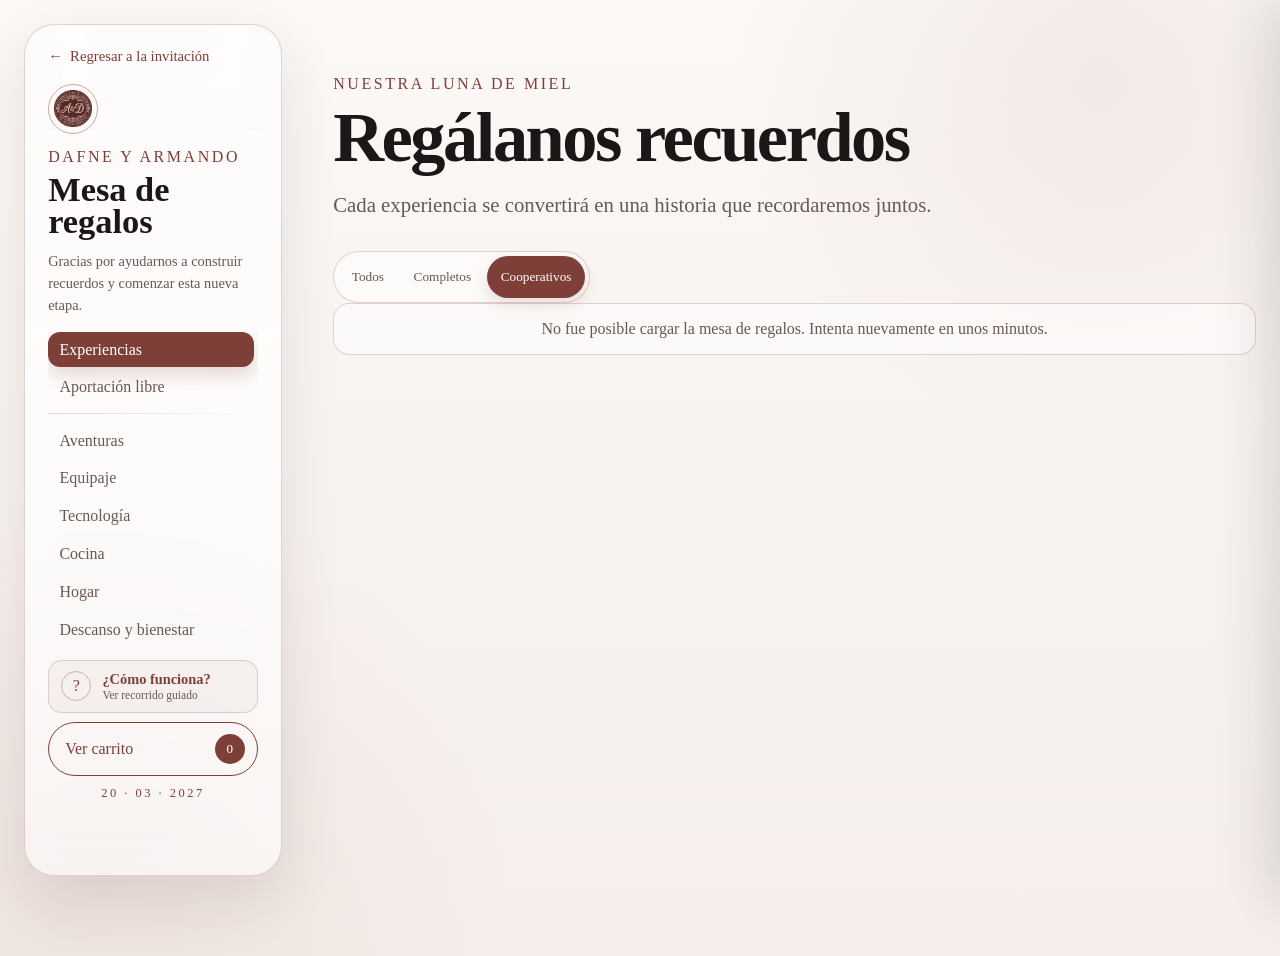
==== regalos.html @ 06fc5c07 "Add files via upload" ====
<!DOCTYPE html>
<html lang="es">
<head>
  <meta charset="UTF-8">
  <meta name="viewport" content="width=device-width, initial-scale=1.0">
  <meta
    name="description"
    content="Mesa de regalos y experiencias de Dafne y Armando."
  >

  <title>Mesa de regalos | Dafne y Armando</title>

  <link rel="stylesheet" href="styles.css">
  <link rel="stylesheet" href="regalos.css">
</head>

<body class="registry-page">
  <div class="registry-layout">
    <aside class="registry-sidebar" aria-label="Navegación de la mesa de regalos">
      <a
        class="registry-sidebar__back"
        id="backToInvitation"
        href="index.html?vista=interior#regalos"
      >
        <span aria-hidden="true">←</span>
        Regresar a la invitación
      </a>

      <div class="registry-brand">
        <div class="registry-brand__monogram" aria-hidden="true">
          <img src="images/sello-personalizado.png" alt="">
        </div>
        <p class="eyebrow">Dafne y Armando</p>
        <h1>Mesa de regalos</h1>
        <p>
          Gracias por ayudarnos a construir recuerdos y comenzar esta nueva etapa.
        </p>
      </div>

      <nav class="registry-nav" id="registryNavigation" aria-label="Categorías">
        <button class="registry-nav__item is-active" type="button" data-view="experiencias" aria-pressed="true">
          <span>Experiencias</span>
          <small data-view-count="experiencias"></small>
        </button>

        <button class="registry-nav__item" type="button" data-view="libre" aria-pressed="false">
          <span>Aportación libre</span>
          <small data-view-count="libre"></small>
        </button>

        <span class="registry-nav__divider" aria-hidden="true"></span>

        <button class="registry-nav__item" type="button" data-view="aventuras" aria-pressed="false">
          <span>Aventuras</span>
          <small data-view-count="aventuras"></small>
        </button>

        <button class="registry-nav__item" type="button" data-view="equipaje" aria-pressed="false">
          <span>Equipaje</span>
          <small data-view-count="equipaje"></small>
        </button>

        <button class="registry-nav__item" type="button" data-view="tecnologia" aria-pressed="false">
          <span>Tecnología</span>
          <small data-view-count="tecnologia"></small>
        </button>

        <button class="registry-nav__item" type="button" data-view="cocina" aria-pressed="false">
          <span>Cocina</span>
          <small data-view-count="cocina"></small>
        </button>

        <button class="registry-nav__item" type="button" data-view="hogar" aria-pressed="false">
          <span>Hogar</span>
          <small data-view-count="hogar"></small>
        </button>

        <button class="registry-nav__item" type="button" data-view="bienestar" aria-pressed="false">
          <span>Descanso y bienestar</span>
          <small data-view-count="bienestar"></small>
        </button>
      </nav>

      <button class="registry-tour-launcher" id="startTourButton" type="button">
        <span class="registry-tour-launcher__icon" aria-hidden="true">?</span>
        <span>
          <strong>¿Cómo funciona?</strong>
          <small>Ver recorrido guiado</small>
        </span>
      </button>

      <button class="registry-cart-button" id="openCartButton" type="button">
        <span>Ver carrito</span>
        <span class="registry-cart-button__count" id="cartCount" aria-label="0 artículos">0</span>
      </button>

      <p class="registry-sidebar__date">20 · 03 · 2027</p>
    </aside>

    <main class="registry-main">
      <header class="registry-hero">
        <p class="eyebrow" id="viewEyebrow">Nuestra luna de miel</p>
        <h2 id="viewTitle">Regálanos recuerdos</h2>
        <p class="registry-hero__description" id="viewDescription">
          Cada experiencia se convertirá en una historia que recordaremos juntos.
        </p>

        <div class="registry-toolbar" id="catalogToolbar">
          <div class="registry-mode-filters" id="modeFilters" aria-label="Filtrar por modalidad">
            <button type="button" data-mode="all" aria-pressed="false">Todos</button>
            <button type="button" data-mode="Completo" aria-pressed="false">Completos</button>
            <button class="is-active" type="button" data-mode="Colaborativo" aria-pressed="true">Cooperativos</button>
          </div>
        </div>
      </header>

      <p class="registry-status" id="giftCatalogStatus" role="status">
        Preparando nuestra mesa de regalos…
      </p>

      <section class="registry-results" id="giftCatalog" aria-live="polite"></section>
    </main>
  </div>

  <div class="registry-cart-backdrop" id="cartBackdrop" hidden></div>

  <aside
    class="registry-cart"
    id="cartDrawer"
    aria-labelledby="cartTitle"
    aria-hidden="true"
  >
    <div class="registry-cart__header">
      <div>
        <p class="eyebrow">Tu selección</p>
        <h2 id="cartTitle">Carrito de regalos</h2>
      </div>

      <button class="registry-icon-button" id="closeCartButton" type="button" aria-label="Cerrar carrito">
        ×
      </button>
    </div>

    <div class="registry-cart__items" id="cartItems"></div>

    <div class="registry-cart__footer">
      <div class="registry-cart__total">
        <span>Total</span>
        <strong id="cartTotal">$0 MXN</strong>
      </div>

      <button class="registry-checkout-button" id="checkoutButton" type="button" disabled>
        Continuar al pago
      </button>

      <p>
        El pago se procesará de forma segura mediante Mercado Pago.
      </p>
    </div>
  </aside>

  <div class="registry-tour" id="registryTour" hidden>
    <div class="registry-tour__shade" aria-hidden="true"></div>
    <div class="registry-tour__focus" id="tourFocus" aria-hidden="true"></div>

    <section
      class="registry-tour__card"
      id="tourCard"
      role="dialog"
      aria-modal="true"
      aria-labelledby="tourTitle"
      aria-describedby="tourText"
      tabindex="-1"
    >
      <div class="registry-tour__step" id="tourStep">1 de 5</div>
      <p class="eyebrow" id="tourEyebrow">Bienvenidos</p>
      <h2 id="tourTitle">Una mesa, tres formas de regalar</h2>
      <p id="tourText"></p>

      <div class="registry-tour__legend" id="tourLegend" aria-label="Tipos de regalo">
        <span><i class="registry-tour__dot registry-tour__dot--complete"></i>Completo</span>
        <span><i class="registry-tour__dot registry-tour__dot--cooperative"></i>Cooperativo</span>
        <span><i class="registry-tour__dot registry-tour__dot--free"></i>Libre</span>
      </div>

      <div class="registry-tour__actions">
        <button class="registry-tour__skip" id="skipTourButton" type="button">Omitir recorrido</button>
        <div>
          <button class="registry-tour__back" id="previousTourButton" type="button">Atrás</button>
          <button class="registry-tour__next" id="nextTourButton" type="button">Siguiente</button>
        </div>
      </div>
    </section>
  </div>

  <div class="registry-toast" id="registryToast" role="status" aria-live="polite" hidden></div>

  <noscript>
    <p class="registry-noscript">
      Activa JavaScript para consultar y seleccionar los regalos.
    </p>
  </noscript>

  <script src="regalos.js"></script>
</body>
</html>
---- styles.css ----
:root {
  --bg: #f6f1ee;
  --bg-soft: #fbf8f6;
  --card: rgba(255, 255, 255, 0.68);
  --text: #1c1716;
  --muted: #675954;
  --accent: #7f3f39;
  --accent-soft: #b88a84;
  --border: rgba(127, 63, 57, 0.22);
  --shadow: 0 18px 45px rgba(66, 38, 34, 0.12);
  --radius: 28px;
  --max-width: 1180px;
}

* {
  box-sizing: border-box;
}

html {
  scroll-behavior: smooth;
}

body {
  margin: 0;
  color: var(--text);
  background:
    radial-gradient(circle at top, rgba(184, 138, 132, 0.12), transparent 30%),
    linear-gradient(180deg, #faf6f3 0%, var(--bg) 100%);
  font-family: "Cormorant Garamond", Georgia, serif;
}

img,
iframe {
  max-width: 100%;
  display: block;
}

button,
a {
  color: inherit;
  font: inherit;
}

a {
  text-decoration: none;
}

.is-hidden {
  display: none;
}

.section {
  width: min(calc(100% - 2rem), var(--max-width));
  margin: 0 auto;
  padding: 5rem 0;
}

.section-heading {
  text-align: center;
  max-width: 740px;
  margin: 0 auto 2.5rem;
}

.section-heading h2 {
  font-size: clamp(2rem, 4vw, 3.5rem);
  font-weight: 600;
  margin: 0.35rem 0 0.8rem;
}

.section-heading p:last-child {
  color: var(--muted);
  font-size: 1.2rem;
}

.eyebrow {
  letter-spacing: 0.16em;
  text-transform: uppercase;
  color: var(--accent);
  font-size: 1rem;
  margin: 0;
}

.button {
  display: inline-flex;
  align-items: center;
  justify-content: center;
  min-height: 48px;
  padding: 0.8rem 1.4rem;
  border-radius: 999px;
  border: 1px solid transparent;
  transition:
    transform 0.25s ease,
    background-color 0.25s ease,
    border-color 0.25s ease,
    filter 0.25s ease;
}

.button:hover {
  transform: translateY(-2px);
  filter: brightness(0.96);
}

.button--primary,
.button--ghost {
  background: var(--accent);
  color: #fff;
  border-color: var(--accent);
}

/* =========================
   PREPORTADA / SOBRE
   ========================= */

.intro {
  min-height: 100vh;
  display: flex;
  align-items: center;
  justify-content: center;
  padding: 2rem;
  position: relative;
  overflow: hidden;
}

.intro::before {
  content: "";
  position: absolute;
  inset: 0;
  pointer-events: none;
  background:
    radial-gradient(circle at 20% 18%, rgba(127, 63, 57, 0.06), transparent 22%),
    radial-gradient(circle at 78% 28%, rgba(127, 63, 57, 0.06), transparent 24%),
    radial-gradient(circle at 50% 86%, rgba(127, 63, 57, 0.05), transparent 24%);
}

.intro__content {
  position: relative;
  z-index: 1;
  width: min(100%, 980px);
  display: flex;
  flex-direction: column;
  align-items: center;
  justify-content: center;
  text-align: center;
}

.intro__eyebrow {
  display: none;
}

.intro__hint {
  margin-top: -0.25rem;
  font-size: 1.28rem;
  font-weight: 500;
  color: var(--accent);
  letter-spacing: 0.08em;
  line-height: 1.3;
}

/* =========================
   ESCENA DEL SOBRE
   ========================= */

.scene {
  width: min(92vw, 820px);
  min-height: 560px;
  display: grid;
  place-items: center;
  position: relative;
  perspective: 1600px;
  margin: 0 auto;
}

.floor-shadow {
  position: absolute;
  width: min(72vw, 620px);
  height: 72px;
  bottom: 112px;
  left: 50%;
  transform: translateX(-50%);
  background: radial-gradient(ellipse, rgba(54, 42, 35, 0.23), transparent 70%);
  filter: blur(8px);
  opacity: 0.7;
  transition: transform 1400ms ease, opacity 1400ms ease;
  pointer-events: none;
}

.scene.is-open .floor-shadow {
  transform: translateX(-50%) translateY(22px) scaleX(1.08);
  opacity: 0.52;
}

.mail-stage {
  width: min(82vw, 620px);
  aspect-ratio: 1.42 / 1;
  position: relative;
  transform-style: preserve-3d;
  transition: transform 1300ms cubic-bezier(.2, .8, .18, 1);
  filter: drop-shadow(0 28px 34px rgba(64, 56, 48, 0.18));
}

.scene.is-open .mail-stage {
  transform: translateY(40px) rotateX(2deg);
}

.invitation-card-stage {
  position: absolute;
  inset: 0;
  z-index: 2;
  pointer-events: none;
  clip-path: inset(-220px 0 0 0 round 10px);
  transform-style: preserve-3d;
}

.scene.is-front .invitation-card-stage,
.scene.is-settled .invitation-card-stage {
  z-index: 12;
}

.invitation-card {
  position: absolute;
  left: 11%;
  width: 78%;
  height: 74%;
  bottom: 4%;
  z-index: 1;
  border-radius: 8px;
  background:
    linear-gradient(180deg, rgba(255, 255, 255, 0.988), rgba(247, 243, 238, 0.988)),
    repeating-linear-gradient(90deg, rgba(160, 150, 135, 0.035) 0 1px, transparent 1px 7px);
  box-shadow:
    0 18px 34px rgba(69, 60, 50, 0.12),
    inset 0 0 0 1px rgba(194, 178, 149, 0.22),
    inset 0 0 0 12px rgba(255, 255, 255, 0.54);
  display: grid;
  place-items: center;
  padding: clamp(24px, 4vw, 36px);
  text-align: center;
  transform: translateY(104%);
  transform-origin: bottom center;
  transition:
    transform 1450ms cubic-bezier(.16, .88, .22, 1) 360ms,
    box-shadow 1200ms ease 360ms;
  overflow: hidden;
}

.scene.is-open .invitation-card {
  transform: translateY(-100%);
  box-shadow:
    0 28px 52px rgba(69, 60, 50, 0.16),
    inset 0 0 0 1px rgba(194, 178, 149, 0.22),
    inset 0 0 0 12px rgba(255, 255, 255, 0.56);
}

.scene.is-open.is-front .invitation-card {
  transform: translateY(-100%) scale(1.02);
  box-shadow:
    0 34px 60px rgba(69, 60, 50, 0.22),
    inset 0 0 0 1px rgba(194, 178, 149, 0.22),
    inset 0 0 0 12px rgba(255, 255, 255, 0.56);
}

.scene.is-open.is-settled .invitation-card {
  transform: translateY(-8%) scale(1.01);
  box-shadow:
    0 22px 38px rgba(69, 60, 50, 0.18),
    inset 0 0 0 1px rgba(194, 178, 149, 0.22),
    inset 0 0 0 12px rgba(255, 255, 255, 0.56);
}

.invitation-card__content {
  opacity: 0;
  transform: translateY(18px);
  transition: opacity 700ms ease 1050ms, transform 700ms ease 1050ms;
}

.scene.is-open .invitation-card__content {
  opacity: 1;
  transform: translateY(0);
}

.invitation-card__eyebrow {
  margin: 0 0 0.75rem;
  font-size: clamp(0.95rem, 1.9vw, 1.3rem);
  letter-spacing: 0.22em;
  text-transform: uppercase;
  font-weight: 600;
  color: #8b7e73;
}

.invitation-card__line {
  margin: 0;
  display: inline-flex;
  align-items: baseline;
  gap: 0.55rem;
  flex-wrap: wrap;
  justify-content: center;
  font-family: "Great Vibes", cursive;
  font-size: clamp(2.7rem, 6.4vw, 4.8rem);
  line-height: 0.95;
}

.invitation-card__name {
  color: #111111;
}

.invitation-card__ampersand {
  color: var(--accent);
  font-size: 0.58em;
}

.invitation-card__date {
  margin: 1rem 0 0;
  font-size: clamp(0.95rem, 2vw, 1.35rem);
  font-weight: 600;
  letter-spacing: 0.16em;
  text-transform: uppercase;
  color: var(--accent);
}

/* =========================
   SOBRE
   ========================= */

.envelope {
  position: absolute;
  inset: 0;
  z-index: 4;
  transform-style: preserve-3d;
}

.back-panel {
  position: absolute;
  inset: 0;
  border-radius: 10px;
  background:
    linear-gradient(145deg, rgba(255, 255, 255, 0.76), rgba(233, 228, 220, 0.72)),
    linear-gradient(180deg, rgba(255, 255, 255, 0.14), transparent 24%);
  box-shadow:
    inset 0 1px 0 rgba(255, 255, 255, 0.82),
    inset 0 -22px 46px rgba(172, 163, 150, 0.10);
  overflow: hidden;
}

.back-panel::before,
.back-panel::after {
  content: "";
  position: absolute;
  inset: 0;
  pointer-events: none;
}

.back-panel::before {
  background:
    linear-gradient(35deg, transparent 49.4%, rgba(150, 140, 128, 0.12) 50%, transparent 50.6%),
    linear-gradient(-35deg, transparent 49.4%, rgba(150, 140, 128, 0.12) 50%, transparent 50.6%);
  opacity: 0.6;
  clip-path: polygon(0 56%, 50% 100%, 100% 56%, 100% 100%, 0 100%);
}

.back-panel::after {
  background:
    radial-gradient(circle at 50% -6%, rgba(255, 255, 255, 0.72), transparent 35%),
    radial-gradient(circle at 50% 112%, rgba(103, 93, 82, 0.10), transparent 52%);
  mix-blend-mode: multiply;
}

.flap {
  position: absolute;
  left: 0;
  top: 0;
  width: 100%;
  height: 56%;
  clip-path: polygon(0 0, 100% 0, 50% 100%);
  transform-origin: top center;
  transform-style: preserve-3d;
  z-index: 8;
  background: linear-gradient(180deg, rgba(255, 255, 255, 0.988), rgba(237, 233, 226, 0.985));
  box-shadow:
    inset 0 1px 0 rgba(255, 255, 255, 0.92),
    0 8px 14px rgba(65, 57, 49, 0.04);
  transition:
    transform 1250ms cubic-bezier(.22, .8, .2, 1) 70ms,
    filter 900ms ease,
    z-index 10ms linear 860ms;
  backface-visibility: hidden;
  overflow: hidden;
}

.flap::before {
  content: "";
  position: absolute;
  inset: 0;
  background:
    radial-gradient(ellipse at 50% -8%, rgba(255, 255, 255, 0.95), transparent 62%),
    linear-gradient(180deg, rgba(0, 0, 0, 0.015), transparent 72%);
  opacity: 0.92;
  pointer-events: none;
}

.scene.is-open .flap {
  transform: rotateX(178deg);
  filter: brightness(0.98);
  z-index: 1;
}

.front {
  position: absolute;
  inset: 0;
  z-index: 6;
  pointer-events: none;
  overflow: hidden;
  border-radius: 10px;
  transform: translateZ(2px);
}

.front-left,
.front-right,
.front-bottom {
  position: absolute;
  inset: 0;
  background: linear-gradient(145deg, rgba(249, 247, 243, 0.98), rgba(236, 231, 223, 0.98));
}

.front-left {
  clip-path: polygon(0 0, 50% 50%, 0 100%);
  box-shadow: inset -12px 0 28px rgba(161, 151, 138, 0.06);
}

.front-right {
  clip-path: polygon(100% 0, 50% 50%, 100% 100%);
  box-shadow: inset 12px 0 28px rgba(161, 151, 138, 0.06);
}

.front-bottom {
  clip-path: polygon(0 100%, 50% 47%, 100% 100%);
  background: linear-gradient(0deg, rgba(243, 239, 232, 0.98), rgba(252, 250, 246, 0.98));
  box-shadow:
    inset 0 -18px 34px rgba(165, 154, 139, 0.10),
    inset 0 1px 0 rgba(255, 255, 255, 0.7);
}

.front-lines {
  position: absolute;
  inset: 0;
  z-index: 7;
  pointer-events: none;
}

.front-lines::before,
.front-lines::after,
.front-lines span {
  content: "";
  position: absolute;
  inset: 0;
}

.front-lines::before {
  background: linear-gradient(35deg, transparent 49.3%, rgba(150, 140, 128, 0.14) 50%, transparent 50.7%);
  opacity: 0.95;
}

.front-lines::after {
  background: linear-gradient(-35deg, transparent 49.3%, rgba(150, 140, 128, 0.14) 50%, transparent 50.7%);
  opacity: 0.95;
}

.front-lines span {
  background: linear-gradient(180deg, transparent 46.5%, rgba(135, 125, 113, 0.11) 47.3%, transparent 48.1%);
  opacity: 0.8;
  clip-path: polygon(0 100%, 50% 47%, 100% 100%);
}

.seal-trigger {
  position: absolute;
  left: 50%;
  top: 50%;
  width: clamp(76px, 11vw, 104px);
  aspect-ratio: 1;
  transform: translate(-50%, -50%) translateZ(20px);
  z-index: 10;
  border: 0;
  padding: 0;
  background: transparent;
  cursor: pointer;
  transition:
    transform 620ms cubic-bezier(.34, 1.56, .64, 1),
    opacity 420ms ease,
    filter 420ms ease;
}

.seal-trigger:focus-visible {
  outline: 2px solid rgba(127, 63, 57, 0.45);
  outline-offset: 6px;
  border-radius: 50%;
}

.seal-trigger__image {
  width: 100%;
  height: 100%;
  object-fit: contain;
  display: block;
  filter: drop-shadow(0 10px 18px rgba(82, 58, 32, 0.28));
}

.scene.is-open .seal-trigger {
  opacity: 0;
  filter: blur(2px);
  transform: translate(-50%, -50%) translateZ(20px) scale(0.46) rotate(18deg);
  pointer-events: none;
}

.shine {
  position: absolute;
  inset: -18%;
  z-index: 12;
  background: linear-gradient(110deg, transparent 28%, rgba(255, 255, 255, 0.36), transparent 53%);
  transform: translateX(-80%);
  opacity: 0;
  pointer-events: none;
}

.scene.is-open .shine {
  animation: intro-shine 1200ms ease 980ms both;
}

@keyframes intro-shine {
  0% { opacity: 0; transform: translateX(-80%); }
  15% { opacity: 0.65; }
  100% { opacity: 0; transform: translateX(84%); }
}

/* =========================
   HEADER
   ========================= */

.site-header {
  position: sticky;
  top: 0;
  z-index: 20;
  width: min(calc(100% - 2rem), var(--max-width));
  margin: 1rem auto 0;
  padding: 0.9rem 1.1rem;
  border: 1px solid var(--border);
  border-radius: 999px;
  background: rgba(251, 248, 246, 0.82);
  backdrop-filter: blur(14px);
  display: flex;
  align-items: center;
  justify-content: space-between;
}

.brand {
  display: inline-flex;
  align-items: baseline;
  gap: 0.12rem;
  text-decoration: none;
  font-family: "Great Vibes", cursive;
  line-height: 1;
}

.brand__letter {
  color: #111111;
  font-size: 2rem;
}

.brand__ampersand {
  color: var(--accent);
  font-size: 1.1rem;
}

.nav {
  display: flex;
  gap: 1.2rem;
  align-items: center;
  flex-wrap: wrap;
  justify-content: flex-end;
}

.nav a {
  color: var(--muted);
  font-size: 1.02rem;
}

.nav a:hover {
  color: var(--accent);
}

.menu-toggle {
  display: none;
  border: none;
  background: transparent;
  padding: 0;
  width: 42px;
  height: 42px;
}

.menu-toggle span {
  display: block;
  height: 2px;
  width: 24px;
  background: var(--accent);
  margin: 5px auto;
}

/* =========================
   HERO
   ========================= */

.hero {
  min-height: calc(100vh - 80px);
  display: grid;
  grid-template-columns: minmax(0, 0.92fr) minmax(320px, 520px);
  align-items: start;
  justify-content: space-between;
  gap: clamp(2.25rem, 4vw, 4.5rem);
  padding-top: 3.5rem;
}

.hero__text {
  max-width: 560px;
  padding-top: 1.2rem;
}

.hero .eyebrow {
  margin-bottom: 1.2rem;
}

.hero__names {
  font-family: "Great Vibes", cursive;
  font-weight: 400;
  font-size: clamp(3.6rem, 6vw, 6.25rem);
  line-height: 0.9;
  margin: 0.6rem 0 1rem;
  max-width: 520px;
}

.hero__name {
  color: #111111;
}

.hero__ampersand {
  color: var(--accent);
  font-size: 0.38em;
}

.hero__date {
  max-width: 520px;
  font-size: 2rem;
  line-height: 1.35;
  color: var(--accent);
  margin: 0 0 1rem;
}

.hero__copy {
  max-width: 500px;
  font-size: 1.18rem;
  line-height: 1.55;
  color: var(--muted);
}

.countdown-wrap {
  margin-top: 1.35rem;
  margin-bottom: 1.7rem;
}

.countdown__intro {
  margin: 0 0 0.7rem;
  font-size: 0.82rem;
  letter-spacing: 0.22em;
  text-transform: uppercase;
  color: var(--accent);
}

.countdown {
  display: inline-flex;
  align-items: stretch;
  gap: 0;
  border: 1px solid rgba(127, 63, 57, 0.14);
  border-radius: 18px;
  overflow: hidden;
  background: rgba(255, 255, 255, 0.48);
  box-shadow: 0 12px 24px rgba(66, 38, 34, 0.05);
}

.countdown__item {
  min-width: 74px;
  padding: 0.78rem 0.85rem 0.68rem;
  display: flex;
  flex-direction: column;
  align-items: center;
  justify-content: center;
}

.countdown__item + .countdown__item {
  border-left: 1px solid rgba(127, 63, 57, 0.12);
}

.countdown__number {
  font-size: clamp(1.35rem, 2vw, 1.9rem);
  line-height: 1;
  font-weight: 600;
  color: var(--accent);
}

.countdown__label {
  margin-top: 0.38rem;
  font-size: 0.68rem;
  letter-spacing: 0.16em;
  text-transform: uppercase;
  color: var(--muted);
}

.hero__actions {
  display: flex;
  flex-wrap: wrap;
  gap: 1rem;
  margin-top: 1.4rem;
}

.hero__visual {
  display: flex;
  justify-content: center;
  align-items: flex-start;
}

/* Foto principal si no usas carrusel */
.hero__photo {
  width: 100%;
  max-width: 520px;
  height: min(77vh, 720px);
  object-fit: cover;
  object-position: center;
  border-radius: 28px;
  border: 1px solid rgba(127, 63, 57, 0.14);
  box-shadow: 0 24px 60px rgba(66, 38, 34, 0.14);
  background: #efe8e3;
}

/* Carrusel de portada */
.hero-carousel {
  position: relative;
  width: 100%;
  max-width: 520px;
}

.hero-carousel__viewport {
  position: relative;
  overflow: hidden;
  border-radius: 28px;
  border: none;
  box-shadow: none;
  background: transparent;
}

.hero-carousel__track {
  display: flex;
  align-items: center;
  transition: transform 0.45s ease;
}

.hero-carousel__slide {
  min-width: 100%;
  display: flex;
  justify-content: center;
  align-items: center;
}

/* Soporta dos posibilidades:
   1) la slide es un <img>
   2) la slide contiene un <img> dentro */
.hero-carousel__slide,
.hero-carousel__slide img,
.hero-carousel .hero__photo {
  border-radius: 28px;
}

.hero-carousel__slide img,
.hero-carousel .hero__photo {
  width: 100%;
  height: min(77vh, 720px);
  object-fit: contain;
  object-position: center;
  border: none;
  box-shadow: none;
  background: transparent;
}

/* Si la slide misma es un <img> */
img.hero-carousel__slide {
  width: 100%;
  height: min(77vh, 720px);
  object-fit: contain;
  object-position: center;
  border: none;
  box-shadow: none;
  background: transparent;
}

.hero-carousel__button {
  position: absolute;
  top: 50%;
  transform: translateY(-50%);
  z-index: 3;
  width: 48px;
  height: 48px;
  border-radius: 999px;
  border: 1px solid rgba(127, 63, 57, 0.16);
  background: rgba(255, 255, 255, 0.78);
  color: var(--accent);
  font-size: 1.75rem;
  line-height: 1;
  display: grid;
  place-items: center;
  backdrop-filter: blur(8px);
  box-shadow: 0 8px 20px rgba(66, 38, 34, 0.10);
  cursor: pointer;
}

.hero-carousel__button:hover {
  filter: brightness(0.98);
}

.hero-carousel__button--prev {
  left: 1rem;
}

.hero-carousel__button--next {
  right: 1rem;
}

.hero-carousel__dots {
  position: absolute;
  left: 50%;
  bottom: 1rem;
  transform: translateX(-50%);
  z-index: 3;
  display: flex;
  gap: 0.55rem;
  padding: 0.42rem 0.68rem;
  border-radius: 999px;
  background: rgba(255, 255, 255, 0.74);
  backdrop-filter: blur(10px);
  box-shadow: 0 10px 22px rgba(66, 38, 34, 0.12);
}

.hero-carousel__dot {
  width: 9px;
  height: 9px;
  border-radius: 999px;
  border: 0;
  padding: 0;
  background: rgba(127, 63, 57, 0.25);
  cursor: pointer;
  transition:
    width 0.25s ease,
    background-color 0.25s ease,
    transform 0.25s ease;
}

.hero-carousel__dot.is-active {
  width: 28px;
  background: var(--accent);
}

/* =========================
   TARJETAS DE EVENTO / DRESS CODE
   ========================= */

.event-card {
  border: 1px solid var(--border);
  background: rgba(255, 255, 255, 0.52);
  border-radius: 34px;
  box-shadow: var(--shadow);
  overflow: hidden;
}

.event-card__image-wrap {
  aspect-ratio: 16 / 9;
  overflow: hidden;
  background: #f2ebe5;
}

.event-card__image {
  width: 100%;
  height: 100%;
  object-fit: cover;
}

.event-card__content {
  padding: 1.4rem 1.5rem 1.6rem;
}

.event-card__eyebrow {
  margin: 0;
  font-family: "Great Vibes", cursive;
  font-size: 2rem;
  line-height: 1;
  color: #9d8f85;
}

.event-card__title {
  margin: 0.35rem 0 0.5rem;
  font-size: clamp(1.8rem, 3vw, 2.3rem);
  line-height: 1.02;
}

.event-card__time {
  margin: 0.15rem 0 0.7rem;
  color: var(--accent);
  font-size: 1.2rem;
  font-weight: 600;
}

.event-card__address {
  margin: 0;
  padding-top: 0.75rem;
  border-top: 1px solid rgba(127, 63, 57, 0.12);
  color: var(--muted);
  font-size: 1.08rem;
  line-height: 1.45;
}

.event-card__button {
  margin-top: 1rem;
}

.attire-card {
  max-width: 760px;
  margin: 0 auto;
  padding: 1.8rem 2rem;
  border: 1px solid var(--border);
  background: rgba(255, 255, 255, 0.52);
  border-radius: 30px;
  box-shadow: var(--shadow);
  text-align: center;
}

.attire-card__copy {
  margin: 0;
  color: var(--muted);
  font-size: 1.15rem;
  line-height: 1.6;
}

/* =========================
   TARJETAS / GRIDS
   ========================= */

.summary__grid {
  display: grid;
  gap: 1.8rem;
}

.summary__grid--venues {
  grid-template-columns: repeat(2, minmax(0, 1fr));
}

.memories__grid {
  display: grid;
  grid-template-columns: repeat(2, minmax(0, 1fr));
  gap: 1.5rem;
}

.story__layout {
  display: grid;
  grid-template-columns: repeat(2, 1fr);
  gap: 1.5rem;
}

.card,
.place-card,
.gift-card,
.embed-card,
.faq__item,
.story__text {
  border: 1px solid var(--border);
  background: var(--card);
  border-radius: var(--radius);
  box-shadow: var(--shadow);
}

.card,
.place-card,
.story__text {
  padding: 1.75rem;
}

.card h3,
.place-card h3,
.timeline__content h3 {
  margin: 0 0 0.75rem;
  font-size: 1.7rem;
}

.card p,
.place-card p,
.timeline__content p,
.gift-card p,
.faq__item p,
.story__text p {
  margin: 0.35rem 0;
  color: var(--muted);
  font-size: 1.2rem;
  line-height: 1.55;
}

.card--centered {
  text-align: center;
}

/* =========================
   EMBEDS
   ========================= */

.embed-card {
  overflow: hidden;
  border-radius: var(--radius);
}

.embed-card {
  max-width: 960px;
  margin: 0 auto;
  padding: 1rem;
}

.embed-frame {
  width: 100%;
  min-height: 720px;
  border: 0;
  border-radius: 22px;
  background: #fbf8f6;
}

/* =========================
   TIMELINE
   ========================= */

.timeline__list {
  max-width: 860px;
  margin: 0 auto;
  position: relative;
}

.timeline__list::before {
  content: "";
  position: absolute;
  left: 120px;
  top: 0;
  bottom: 0;
  width: 1px;
  background: var(--accent-soft);
}

.timeline__item {
  display: grid;
  grid-template-columns: 92px 1fr;
  gap: 2rem;
  padding: 0 0 2rem 0;
  position: relative;
}

.timeline__item::before {
  content: "";
  position: absolute;
  left: 112px;
  top: 6px;
  width: 16px;
  height: 16px;
  border-radius: 50%;
  background: var(--accent);
  box-shadow: 0 0 0 6px rgba(127, 63, 57, 0.12);
}

.timeline__time {
  color: var(--accent);
  font-size: 1.2rem;
  font-weight: 700;
  text-align: right;
  padding-top: 0.05rem;
}

.timeline__content {
  padding-left: 2rem;
}

/* =========================
   CARRUSEL GENÉRICO
   ========================= */

.carousel {
  display: grid;
  grid-template-columns: auto 1fr auto;
  gap: 1rem;
  align-items: center;
}

.carousel__track-container {
  overflow: hidden;
  border-radius: 32px;
  box-shadow: var(--shadow);
  border: 1px solid var(--border);
  background: #efe8e3;
}

.carousel__track {
  display: flex;
  transition: transform 0.45s ease;
}

.carousel__slide {
  min-width: 100%;
  aspect-ratio: 16 / 10;
  object-fit: contain;
  object-position: center;
  background: #efe8e3;
}

.carousel__button {
  width: 52px;
  height: 52px;
  border-radius: 50%;
  border: 1px solid var(--border);
  background: rgba(255, 255, 255, 0.7);
  color: var(--accent);
  font-size: 2rem;
  cursor: pointer;
}

/* =========================
   REGALOS
   ========================= */

.gift-card {
  max-width: 760px;
  margin: 0 auto;
  padding: 2rem;
  text-align: center;
}

.gift-option--envelope {
  display: flex;
  flex-direction: column;
}

.gift-option--envelope .gift-option__lead {
  margin-bottom: 0;
}

.gift-option__art {
  margin-top: -.50rem;
  padding-top: 0rem;
  display: flex;
  justify-content: center;
  align-items: center;
  min-height: 110px;
}

.gift-option__envelope-svg {
  width: 120px;
  height: auto;
  display: block;
  stroke: rgba(127, 63, 57, 0.55);
  stroke-width: 2.2;
  fill: none;
  stroke-linecap: round;
  stroke-linejoin: round;
}
/* =========================
   FAQ / FOOTER / REVEAL
   ========================= */

.faq__list {
  max-width: 860px;
  margin: 0 auto;
  display: grid;
  gap: 1rem;
}

.faq__item {
  padding: 1.2rem 1.4rem;
}

.faq__item summary {
  cursor: pointer;
  list-style: none;
  font-size: 1.35rem;
  font-weight: 600;
}

.faq__item summary::-webkit-details-marker {
  display: none;
}

.faq__item summary::after {
  content: "+";
  float: right;
  color: var(--accent);
}

.faq__item[open] summary::after {
  content: "−";
}

.site-footer {
  text-align: center;
  padding: 2rem 1rem 4rem;
  color: var(--muted);
}

.site-footer p {
  margin: 0.25rem 0;
  font-size: 1.1rem;
}

.reveal {
  opacity: 0;
  transform: translateY(24px);
  transition: opacity 0.7s ease, transform 0.7s ease;
}

.reveal.is-visible {
  opacity: 1;
  transform: translateY(0);
}

/* =========================
   PÁGINA DE GALERÍA FINAL
   ========================= */

.gallery-page {
  min-height: 100vh;
  display: grid;
  place-items: center;
}

.gallery-placeholder {
  text-align: center;
  max-width: 760px;
}

.gallery-placeholder__copy {
  font-size: 1.35rem;
  color: var(--muted);
  line-height: 1.6;
}

.gallery-placeholder__actions {
  margin-top: 2rem;
}



/* =========================
   BOTONES / AJUSTES FINOS
   ========================= */

.button--ghost {
  background: rgba(255, 255, 255, 0.52);
  color: var(--accent);
  border-color: rgba(127, 63, 57, 0.22);
}

.button--ghost:hover {
  background: rgba(255, 255, 255, 0.78);
}

/* =========================
   DRESS CODE EDITORIAL
   ========================= */

.dress-editorial {
  max-width: 860px;
  margin: 0 auto;
}

.dress-editorial__frame {
  position: relative;
  padding: clamp(2rem, 4vw, 3rem);
  border: 1px solid var(--border);
  border-radius: 34px;
  background:
    linear-gradient(180deg, rgba(255,255,255,0.62), rgba(255,255,255,0.4)),
    radial-gradient(circle at top, rgba(184, 138, 132, 0.08), transparent 48%);
  box-shadow: var(--shadow);
  text-align: center;
  overflow: hidden;
}

.dress-editorial__frame::before,
.dress-editorial__frame::after {
  content: "";
  position: absolute;
  width: 140px;
  height: 140px;
  border: 1px solid rgba(127, 63, 57, 0.12);
  border-radius: 50%;
  pointer-events: none;
}

.dress-editorial__frame::before {
  top: -72px;
  left: -72px;
}

.dress-editorial__frame::after {
  right: -82px;
  bottom: -82px;
}

.dress-editorial__script {
  margin: 0;
  font-family: "Great Vibes", cursive;
  font-size: clamp(2.8rem, 5vw, 4rem);
  color: rgba(127, 63, 57, 0.75);
  line-height: 0.95;
}

.dress-editorial__title {
  margin: 0.4rem 0 1rem;
  font-size: clamp(1.8rem, 3.5vw, 2.65rem);
  line-height: 1.05;
}

.dress-editorial__copy {
  max-width: 620px;
  margin: 0 auto;
  color: var(--muted);
  font-size: 1.22rem;
  line-height: 1.6;
}

.dress-editorial__illustration {
  width: 210px;
  margin: 1.75rem auto 1.2rem;
}

.dress-editorial__illustration img {
  width: 100%;
  height: auto;
  display: block;
  object-fit: contain;
}

.dress-editorial__notes {
  max-width: 700px;
  margin: 1rem auto 0;
  display: grid;
  grid-template-columns: repeat(2, minmax(0, 1fr));
  gap: 1rem;
}

.dress-editorial__note {
  padding: 1.05rem 1.15rem;
  border: 1px solid rgba(127, 63, 57, 0.15);
  border-radius: 22px;
  background: rgba(255, 255, 255, 0.46);
}

.dress-editorial__label {
  display: block;
  margin-bottom: 0.4rem;
  font-size: 0.9rem;
  letter-spacing: 0.14em;
  text-transform: uppercase;
  color: var(--accent);
}

.dress-editorial__note p {
  margin: 0;
  color: var(--muted);
  font-size: 1.06rem;
  line-height: 1.5;
}

/* =========================
   REGALOS
   ========================= */

.gift-intro {
  max-width: 760px;
  margin: 0 auto 1.5rem;
  padding: 1.8rem 2rem;
  border: 1px solid var(--border);
  border-radius: 30px;
  background: rgba(255,255,255,0.48);
  box-shadow: var(--shadow);
  text-align: center;
}

.gift-intro p {
  margin: 0;
  color: var(--muted);
  font-size: 1.18rem;
  line-height: 1.7;
}

.gift-grid {
  max-width: 920px;
  margin: 0 auto;
  display: grid;
  grid-template-columns: repeat(2, minmax(0, 1fr));
  gap: 1.4rem;
}

.gift-option {
  padding: 1.8rem;
  border: 1px solid var(--border);
  border-radius: 30px;
  background: rgba(255,255,255,0.48);
  box-shadow: var(--shadow);
}

.gift-option__icon {
  width: 52px;
  height: 52px;
  display: grid;
  place-items: center;
  border-radius: 50%;
  border: 1px solid rgba(127, 63, 57, 0.18);
  color: var(--accent);
  font-size: 1.35rem;
  margin-bottom: 1rem;
}

.gift-option h3 {
  margin: 0 0 0.6rem;
  font-size: 1.9rem;
}

.gift-option__lead {
  margin: 0;
  color: var(--muted);
  font-size: 1.1rem;
  line-height: 1.6;
}

.gift-option__list {
  margin: 1rem 0 0;
  padding-left: 1.15rem;
  color: var(--muted);
  font-size: 1.05rem;
  line-height: 1.65;
}

.gift-option__list strong {
  color: var(--text);
}


/* =========================
   REGALOS · CLÁSICO DE INVITACIÓN
   ========================= */

.gifts-invitation-card {
  max-width: 860px;
  margin: 0 auto;
  padding: clamp(2rem, 4vw, 3rem);
  border: 1px solid var(--border);
  border-radius: 34px;
  background:
    linear-gradient(180deg, rgba(255,255,255,0.62), rgba(255,255,255,0.42)),
    radial-gradient(circle at top, rgba(184, 138, 132, 0.08), transparent 50%);
  box-shadow: var(--shadow);
  text-align: center;
}

.gifts-invitation-card__top {
  max-width: 680px;
  margin: 0 auto;
}

.gifts-invitation-card__eyebrow {
  margin: 0;
  font-size: 0.94rem;
  letter-spacing: 0.18em;
  text-transform: uppercase;
  color: var(--accent);
}

.gifts-invitation-card__message {
  margin: 1rem 0 0;
  color: var(--muted);
  font-size: 1.22rem;
  line-height: 1.7;
}

.gifts-invitation-divider {
  width: min(100%, 620px);
  height: 1px;
  margin: 2rem auto;
  background: linear-gradient(90deg, transparent, rgba(127, 63, 57, 0.28), transparent);
}

.gifts-invitation-grid {
  display: grid;
  grid-template-columns: 1.12fr 0.88fr;
  gap: 1.5rem;
  align-items: stretch;
}

.gifts-invitation-option {
  padding: 1.6rem 1.55rem;
  border: 1px solid rgba(127, 63, 57, 0.16);
  border-radius: 24px;
  background: rgba(255, 255, 255, 0.44);
}

.gifts-invitation-option h3 {
  margin: 0 0 1rem;
  font-size: clamp(1.75rem, 3vw, 2.15rem);
  line-height: 1.04;
}

.gifts-invitation-option p {
  margin: 0.95rem 0 0;
  color: var(--muted);
  font-size: 1.1rem;
  line-height: 1.6;
}

.gifts-invitation-option p:first-of-type {
  margin-top: 0;
}

.gifts-invitation-option strong {
  display: inline-block;
  margin-bottom: 0.15rem;
  color: var(--text);
  font-size: 0.92rem;
  letter-spacing: 0.1em;
  text-transform: uppercase;
}

/* =========================
   RSVP
   ========================= */


.rsvp-card {
  max-width: 760px;
  margin: 0 auto;
  padding: 2.2rem 2rem;
  border: 1px solid var(--border);
  border-radius: 30px;
  background: rgba(255, 255, 255, 0.48);
  box-shadow: var(--shadow);
  text-align: center;
}

.rsvp-card__copy {
  margin: 0 0 1.4rem;
  color: var(--muted);
  font-size: 1.18rem;
  line-height: 1.6;
}

.rsvp-card__note {
  margin: 1rem 0 0;
  color: var(--muted);
  font-size: 1rem;
  opacity: 0.8;
}

/* =========================
   HOSPEDAJE
   ========================= */

.lodging-grid {
  display: grid;
  grid-template-columns: repeat(3, minmax(0, 1fr));
  gap: 1.4rem;
}

.place-card {
  padding: 1.7rem;
}

.place-card__eyebrow {
  margin: 0 0 0.6rem;
  font-size: 0.92rem;
  letter-spacing: 0.14em;
  text-transform: uppercase;
  color: var(--accent);
}

.place-card h3 {
  font-size: 1.9rem;
  line-height: 1.06;
}

.place-card__actions {
  display: flex;
  flex-wrap: wrap;
  gap: 0.75rem;
  margin-top: 1.2rem;
}

/* =========================
   FOTOS DEL EVENTO
   ========================= */

.memories__grid .card {
  padding: 2rem;
}

.memories__grid .card p {
  margin-bottom: 1.2rem;
}

/* =========================
   RESPONSIVE
   ========================= */

@media (max-width: 980px) {
  .hero,
  .story__layout {
    grid-template-columns: 1fr;
    text-align: center;
  }

  .hero__text {
    padding-top: 0;
  }

  .hero__copy {
    margin: 0 auto;
  }

  .hero__actions {
    justify-content: center;
  }

  .hero__visual {
    margin-top: 1rem;
  }

  .hero__photo {
    max-width: 440px;
    height: min(58vh, 560px);
  }

  .hero-carousel {
    max-width: 440px;
    margin: 0 auto;
  }

  .hero-carousel__slide img,
  .hero-carousel .hero__photo,
  img.hero-carousel__slide {
    height: min(58vh, 560px);
  }

  .countdown-wrap {
    display: flex;
    flex-direction: column;
    align-items: center;
  }

  .summary__grid,
  .memories__grid,
  .story__layout,
  .gifts-invitation-grid {
    grid-template-columns: 1fr;
  }
}

@media (max-width: 760px) {
  .site-header {
    border-radius: 24px;
    align-items: flex-start;
    flex-wrap: wrap;
  }

  .menu-toggle {
    display: block;
  }

  .nav {
    display: none;
    width: 100%;
    flex-direction: column;
    align-items: flex-start;
    gap: 0.8rem;
    padding-top: 1rem;
  }

  .nav.is-open {
    display: flex;
  }

  .hero {
    padding-top: 2rem;
  }

  .timeline__list::before {
    left: 18px;
  }

  .timeline__item {
    grid-template-columns: 1fr;
    padding-left: 3rem;
  }

  .timeline__item::before {
    left: 10px;
  }

  .timeline__time {
    text-align: left;
  }

  .timeline__content {
    padding-left: 0;
  }

  .carousel {
    grid-template-columns: 1fr;
  }

  .carousel__button {
    justify-self: center;
  }

  .embed-frame {
    min-height: 600px;
  }

  .hero__date,
  .hero__copy,
  .card p,
  .gift-card p,
  .faq__item p,
  .faq__item summary,
  .gallery-placeholder__copy,
  .story__text p,
  .gifts-invitation-card__message,
  .gifts-invitation-option p {
    font-size: 1.1rem;
  }

  .gifts-invitation-card {
    padding: 1.5rem 1.2rem;
    border-radius: 26px;
  }

  .gifts-invitation-divider {
    margin: 1.5rem auto;
  }

  .gifts-invitation-option {
    padding: 1.3rem 1.1rem;
    border-radius: 20px;
  }
}

@media (max-width: 640px) {
  .scene {
    min-height: 640px;
  }

  .mail-stage {
    width: min(92vw, 620px);
  }

  .invitation-card__line {
    font-size: clamp(2.15rem, 10vw, 3.2rem);
    gap: 0.4rem;
  }

  .invitation-card__date {
    letter-spacing: 0.12em;
  }

  .seal-trigger {
    width: clamp(72px, 20vw, 92px);
    top: 47%;
  }

  .intro__hint {
    font-size: 0.98rem;
  }

  .countdown {
    display: grid;
    grid-template-columns: repeat(2, minmax(92px, 1fr));
    gap: 0;
    width: min(100%, 280px);
  }

  .countdown__item {
    min-height: 84px;
  }

  .countdown__item + .countdown__item {
    border-left: none;
  }

  .countdown__item:nth-child(2n) {
    border-left: 1px solid rgba(127, 63, 57, 0.12);
  }

  .countdown__item:nth-child(n + 3) {
    border-top: 1px solid rgba(127, 63, 57, 0.12);
  }

  .countdown__number {
    font-size: 2rem;
  }

  .hero__photo {
    max-width: 100%;
    height: 420px;
    border-radius: 22px;
  }

  .hero-carousel {
    max-width: 100%;
  }

  .hero-carousel__slide img,
  .hero-carousel .hero__photo,
  img.hero-carousel__slide {
    height: 420px;
    border-radius: 22px;
  }

  .hero-carousel__button {
    width: 40px;
    height: 40px;
    font-size: 1.45rem;
  }

  .hero-carousel__button--prev {
    left: 0.7rem;
  }

  .hero-carousel__button--next {
    right: 0.7rem;
  }

  .hero-carousel__dots {
    bottom: 0.8rem;
    gap: 0.45rem;
    padding: 0.35rem 0.6rem;
  }

  .event-card__content {
    padding: 1.15rem 1.15rem 1.3rem;
  }

  .event-card__eyebrow {
    font-size: 1.75rem;
  }

  .event-card__title {
    font-size: 1.65rem;
  }

  .attire-card {
    padding: 1.4rem 1.2rem;
  }
}

.hero-carousel__viewport {
  border: none;
  box-shadow: none;
  background: transparent;
}

.hero-carousel__slide img,
.hero-carousel .hero__photo,
img.hero-carousel__slide {
  object-fit: contain;
  border: none;
  box-shadow: none;
  background: transparent;
}


@media (max-width: 980px) {
  .lodging-grid,
  .gift-grid {
    grid-template-columns: 1fr;
  }
}

@media (max-width: 760px) {
  .dress-editorial__notes {
    grid-template-columns: 1fr;
  }

  .place-card__actions {
    flex-direction: column;
    align-items: stretch;
  }
}
@media (max-width: 640px) {
  .intro {
    padding: 1rem;
  }

  .intro__content {
    width: 100%;
  }

  .scene {
    width: 100%;
    min-height: 560px;
    margin: 0 auto;
  }

  .mail-stage {
    width: 100%;
    max-width: 520px;
    margin: 0 auto;
  }

  .intro__hint {
    margin-top: 0.75rem;
  }
}

/* =========================
   PÁGINA DE MESA DE REGALOS
   ========================= */

.registry-page {
  min-height: 100vh;
}

.registry-page__header,
.registry-page__main {
  width: min(calc(100% - 2.5rem), 1280px);
  margin-inline: auto;
}

.registry-page__header {
  padding: 2rem 0 2.5rem;
  text-align: center;
}

.registry-page__back {
  width: fit-content;
  margin-right: auto;
  margin-bottom: 2.5rem;
}

.registry-page__header h1 {
  margin: 0.4rem 0 1rem;
  font-size: clamp(2.8rem, 6vw, 5rem);
  font-weight: 600;
  line-height: 1;
}

.registry-page__introduction {
  max-width: 720px;
  margin: 0 auto;
  color: var(--muted);
  font-size: clamp(1.1rem, 2vw, 1.3rem);
  line-height: 1.65;
}

.registry-page__main {
  padding-bottom: 5rem;
}

#giftCatalogStatus {
  margin: 0 0 2rem;
  padding: 1rem;
  border-top: 1px solid var(--border);
  border-bottom: 1px solid var(--border);
  color: var(--muted);
  text-align: center;
}

/* Cuatro columnas en pantallas grandes */

#giftCatalog {
  display: grid;
  grid-template-columns: repeat(4, minmax(0, 1fr));
  gap: 1.5rem;
}

.registry-card {
  display: flex;
  flex-direction: column;
  min-width: 0;
  overflow: hidden;
  border: 1px solid var(--border);
  border-radius: 22px;
  background: rgba(255, 255, 255, 0.74);
  box-shadow: 0 12px 30px rgba(66, 38, 34, 0.08);
  transition:
    transform 0.25s ease,
    box-shadow 0.25s ease;
}

.registry-card:hover {
  transform: translateY(-4px);
  box-shadow: 0 18px 38px rgba(66, 38, 34, 0.13);
}

.registry-card__media {
  display: flex;
  align-items: center;
  justify-content: center;
  aspect-ratio: 4 / 3;
  overflow: hidden;
  background: #f0e9e5;
}

.registry-card__media img {
  width: 100%;
  height: 100%;
  display: block;
  object-fit: cover;
}

.registry-card__media--missing {
  padding: 1.5rem;
  color: var(--accent);
  font-size: 1.25rem;
  text-align: center;
}

.registry-card__body {
  display: flex;
  flex: 1;
  flex-direction: column;
  padding: 1.25rem;
}

.registry-card__labels {
  display: flex;
  flex-wrap: wrap;
  gap: 0.45rem;
  margin-bottom: 0.85rem;
}

.registry-card__category,
.registry-card__mode {
  padding: 0.28rem 0.65rem;
  border-radius: 999px;
  background: rgba(127, 63, 57, 0.09);
  color: var(--accent);
  font-size: 0.75rem;
}

.registry-card__title {
  margin: 0;
  font-size: 1.45rem;
  line-height: 1.15;
}

.registry-card__description {
  display: -webkit-box;
  min-height: 4.5em;
  margin: 0.7rem 0;
  overflow: hidden;
  color: var(--muted);
  line-height: 1.5;
  -webkit-box-orient: vertical;
  -webkit-line-clamp: 3;
}

.registry-card__price {
  margin: auto 0 0;
  padding-top: 0.9rem;
  color: var(--accent);
  font-size: 1.2rem;
  font-weight: 700;
}

.registry-card__quantity {
  margin: 0.4rem 0 0;
  color: var(--muted);
  font-size: 0.88rem;
}

/* Tres columnas en laptops pequeñas */

@media (max-width: 1050px) {
  #giftCatalog {
    grid-template-columns: repeat(3, minmax(0, 1fr));
  }
}

/* Dos columnas en tabletas */

@media (max-width: 760px) {
  .registry-page__header,
  .registry-page__main {
    width: min(calc(100% - 1.5rem), 1280px);
  }

  #giftCatalog {
    grid-template-columns: repeat(2, minmax(0, 1fr));
    gap: 1rem;
  }
}

/* Una columna en teléfonos */

@media (max-width: 520px) {
  .registry-page__header {
    padding-top: 1rem;
  }

  .registry-page__back {
    margin-bottom: 2rem;
  }

  #giftCatalog {
    grid-template-columns: 1fr;
  }
}
/* =========================
   SECCIONES DE LA MESA
   ========================= */

#giftCatalog {
  display: block;
}

.registry-section {
  margin-bottom: 3rem;
}

.registry-section--featured {
  padding: clamp(1.5rem, 3vw, 2.5rem);
  border: 1px solid var(--border);
  border-radius: 30px;
  background:
    radial-gradient(
      circle at top,
      rgba(184, 138, 132, 0.16),
      transparent 42%
    ),
    rgba(255, 255, 255, 0.48);
}

.registry-section__heading {
  max-width: 760px;
  margin: 0 auto 2rem;
  text-align: center;
}

.registry-section__heading h2 {
  margin: 0.5rem 0 0.8rem;
  font-size: clamp(2rem, 4vw, 3.25rem);
  line-height: 1.05;
}

.registry-section__heading > p:last-child {
  margin: 0 auto;
  color: var(--muted);
  font-size: 1.1rem;
  line-height: 1.6;
}

.registry-section__grid {
  display: grid;
  grid-template-columns: repeat(4, minmax(0, 1fr));
  gap: 1.5rem;
}

/* Aportación libre */

.registry-free-contribution {
  margin: 3rem 0;
  padding: clamp(2rem, 5vw, 4rem);
  border-radius: 30px;
  background: var(--accent);
  color: #fff;
  text-align: center;
}

.registry-free-contribution .eyebrow {
  color: rgba(255, 255, 255, 0.72);
}

.registry-free-contribution h2 {
  margin: 0.6rem 0;
  font-size: clamp(2rem, 4vw, 3.2rem);
}

.registry-free-contribution p:not(.eyebrow) {
  max-width: 640px;
  margin: 0 auto 1.2rem;
  font-size: 1.15rem;
  line-height: 1.6;
}

.registry-free-contribution strong {
  font-size: 1.3rem;
}

/* Categorías desplegables */

.registry-category {
  margin-bottom: 1rem;
  overflow: hidden;
  border: 1px solid var(--border);
  border-radius: 22px;
  background: rgba(255, 255, 255, 0.5);
}

.registry-category__summary {
  display: flex;
  align-items: center;
  justify-content: space-between;
  gap: 1rem;
  padding: 1.3rem 1.5rem;
  cursor: pointer;
  color: var(--text);
  font-size: clamp(1.25rem, 2vw, 1.6rem);
  font-weight: 600;
  list-style: none;
}

.registry-category__summary::-webkit-details-marker {
  display: none;
}

.registry-category__summary::after {
  content: "+";
  margin-left: auto;
  color: var(--accent);
  font-size: 1.7rem;
  font-weight: 400;
}

.registry-category[open] .registry-category__summary::after {
  content: "−";
}

.registry-category__count {
  color: var(--muted);
  font-size: 0.9rem;
  font-weight: 400;
}

.registry-category .registry-section__grid {
  padding: 0 1.5rem 1.5rem;
}

@media (max-width: 1050px) {
  .registry-section__grid {
    grid-template-columns: repeat(3, minmax(0, 1fr));
  }
}

@media (max-width: 760px) {
  .registry-section__grid {
    grid-template-columns: repeat(2, minmax(0, 1fr));
    gap: 1rem;
  }
}

@media (max-width: 520px) {
  .registry-section--featured {
    padding: 1rem;
  }

  .registry-section__grid {
    grid-template-columns: 1fr;
  }

  .registry-category__summary {
    flex-wrap: wrap;
  }

  .registry-category__count {
    width: 100%;
  }

  .registry-category .registry-section__grid {
    padding: 0 1rem 1rem;
  }
}
---- regalos.css ----
/*
  Mesa de regalos de Dafne y Armando
  Este archivo complementa styles.css y mantiene la misma paleta editorial.
*/

.sr-only {
  position: absolute;
  width: 1px;
  height: 1px;
  padding: 0;
  margin: -1px;
  overflow: hidden;
  clip: rect(0, 0, 0, 0);
  white-space: nowrap;
  border: 0;
}

body.registry-page {
  min-height: 100vh;
  background:
    radial-gradient(circle at 86% 8%, rgba(184, 138, 132, 0.13), transparent 26%),
    radial-gradient(circle at 8% 92%, rgba(127, 63, 57, 0.07), transparent 28%),
    linear-gradient(180deg, #fbf8f6 0%, #f5eeea 100%);
}

.registry-layout {
  width: min(calc(100% - 3rem), 1480px);
  margin: 0 auto;
  padding: 1.5rem 0 5rem;
  display: grid;
  grid-template-columns: 286px minmax(0, 1fr);
  gap: clamp(2rem, 4vw, 4.5rem);
  align-items: start;
}

/* Barra lateral */

.registry-sidebar {
  position: sticky;
  top: 1.5rem;
  height: calc(100vh - 3rem);
  min-height: 680px;
  padding: 1.75rem;
  display: flex;
  flex-direction: column;
  overflow: hidden;
  border: 1px solid var(--border);
  border-radius: 30px;
  background:
    linear-gradient(180deg, rgba(255, 255, 255, 0.82), rgba(255, 255, 255, 0.58)),
    radial-gradient(circle at top, rgba(184, 138, 132, 0.14), transparent 44%);
  box-shadow: 0 24px 60px rgba(66, 38, 34, 0.11);
  backdrop-filter: blur(14px);
}

.registry-sidebar__back {
  width: fit-content;
  display: inline-flex;
  gap: 0.45rem;
  align-items: center;
  color: var(--accent);
  font-size: 0.92rem;
}

.registry-sidebar__back:hover {
  text-decoration: underline;
  text-underline-offset: 0.25rem;
}

.registry-brand {
  margin-top: 1.6rem;
}

.registry-brand__monogram {
  width: 58px;
  height: 58px;
  margin-bottom: 1.2rem;
  display: grid;
  place-items: center;
  border: 1px solid rgba(127, 63, 57, 0.42);
  border-radius: 50%;
  overflow: hidden;
}

.registry-brand__monogram img {
  width: 78%;
  height: 78%;
  object-fit: contain;
}

.registry-brand h1 {
  margin: 0.45rem 0 0.85rem;
  font-size: 2.5rem;
  font-weight: 600;
  line-height: 0.94;
}

.registry-brand > p:last-child {
  margin: 0;
  color: var(--muted);
  font-size: 0.98rem;
  line-height: 1.5;
}

.registry-nav {
  min-height: 0;
  margin-top: 1.4rem;
  padding-right: 0.25rem;
  display: grid;
  gap: 0.2rem;
  overflow-y: auto;
}

.registry-nav__divider {
  height: 1px;
  margin: 0.35rem 0;
  background: linear-gradient(90deg, var(--border), transparent);
}

.registry-nav__item {
  width: 100%;
  padding: 0.62rem 0.75rem;
  display: flex;
  align-items: center;
  justify-content: space-between;
  gap: 0.75rem;
  border: 0;
  border-radius: 12px;
  background: transparent;
  color: var(--muted);
  text-align: left;
  cursor: pointer;
  transition:
    color 0.2s ease,
    background-color 0.2s ease,
    transform 0.2s ease;
}

.registry-nav__item:hover {
  color: var(--accent);
  background: rgba(127, 63, 57, 0.07);
  transform: translateX(3px);
}

.registry-nav__item.is-active {
  color: #fff;
  background: var(--accent);
  box-shadow: 0 8px 18px rgba(127, 63, 57, 0.2);
}

.registry-nav__item small {
  min-width: 1.5rem;
  color: inherit;
  font-size: 0.74rem;
  text-align: right;
  opacity: 0.74;
}

.registry-cart-button {
  width: 100%;
  min-height: 48px;
  margin-top: 1rem;
  padding: 0.7rem 0.75rem 0.7rem 1rem;
  display: flex;
  align-items: center;
  justify-content: space-between;
  border: 1px solid var(--accent);
  border-radius: 999px;
  background: transparent;
  color: var(--accent);
  cursor: pointer;
}

.registry-cart-button:hover {
  background: rgba(127, 63, 57, 0.07);
}

.registry-cart-button__count {
  min-width: 30px;
  height: 30px;
  padding: 0 0.4rem;
  display: grid;
  place-items: center;
  border-radius: 999px;
  background: var(--accent);
  color: #fff;
  font-size: 0.82rem;
}

.registry-sidebar__date {
  margin: 1rem 0 0;
  color: var(--accent);
  font-size: 0.78rem;
  letter-spacing: 0.2em;
  text-align: center;
}

/* Contenido principal */

.registry-main {
  min-width: 0;
  padding-top: clamp(2rem, 6vw, 5rem);
}

.registry-hero {
  max-width: 880px;
}

.registry-hero h2 {
  max-width: 760px;
  margin: 0.5rem 0 1.15rem;
  font-size: clamp(3.5rem, 7vw, 6.6rem);
  font-weight: 600;
  line-height: 0.88;
  letter-spacing: -0.035em;
}

.registry-hero__description {
  max-width: 720px;
  margin: 0;
  color: var(--muted);
  font-size: clamp(1.1rem, 2vw, 1.3rem);
  line-height: 1.65;
}

.registry-search {
  width: min(100%, 580px);
  min-height: 52px;
  margin-top: 2rem;
  padding: 0 1rem;
  display: flex;
  align-items: center;
  gap: 0.7rem;
  border: 1px solid var(--border);
  border-radius: 999px;
  background: rgba(255, 255, 255, 0.62);
  transition:
    border-color 0.2s ease,
    box-shadow 0.2s ease;
}

.registry-search:focus-within {
  border-color: rgba(127, 63, 57, 0.52);
  box-shadow: 0 0 0 4px rgba(127, 63, 57, 0.08);
}

.registry-search__icon {
  color: var(--accent);
  font-size: 1.35rem;
}

.registry-search input {
  width: 100%;
  border: 0;
  outline: 0;
  background: transparent;
  color: var(--text);
  font: inherit;
}

.registry-search[hidden] {
  display: none;
}

/* Introducción de modalidades */

.registry-how {
  margin: clamp(3rem, 6vw, 5.5rem) 0 3rem;
  padding: clamp(1.5rem, 3vw, 2.4rem);
  border: 1px solid var(--border);
  border-radius: 28px;
  background: rgba(255, 255, 255, 0.5);
}

.registry-how__heading {
  display: grid;
  grid-template-columns: 0.7fr 1.3fr;
  align-items: end;
  gap: 1.5rem;
}

.registry-how__heading h2 {
  margin: 0;
  font-size: clamp(1.8rem, 3vw, 2.8rem);
  font-weight: 600;
  line-height: 1;
}

.registry-how__options {
  margin-top: 1.8rem;
  padding-top: 1.5rem;
  display: grid;
  grid-template-columns: repeat(3, minmax(0, 1fr));
  gap: 1.25rem;
  border-top: 1px solid var(--border);
}

.registry-how__options article {
  display: grid;
  grid-template-columns: auto 1fr;
  gap: 0.8rem;
}

.registry-how__options article > span {
  color: var(--accent-soft);
  font-size: 0.78rem;
  letter-spacing: 0.12em;
}

.registry-how__options h3 {
  margin: 0 0 0.35rem;
  font-size: 1.13rem;
}

.registry-how__options p {
  margin: 0;
  color: var(--muted);
  font-size: 0.94rem;
  line-height: 1.48;
}

.registry-status {
  margin: 2rem 0;
  padding: 1rem;
  border: 1px solid var(--border);
  border-radius: 16px;
  color: var(--muted);
  background: rgba(255, 255, 255, 0.48);
  text-align: center;
}

.registry-status[hidden] {
  display: none;
}

/* Catálogo */

#giftCatalog.registry-results {
  display: grid;
  grid-template-columns: repeat(3, minmax(0, 1fr));
  gap: 1.35rem;
}

#giftCatalog.registry-results--single {
  display: block;
}

.registry-card {
  min-width: 0;
  display: flex;
  flex-direction: column;
  overflow: hidden;
  border: 1px solid var(--border);
  border-radius: 22px;
  background: rgba(255, 255, 255, 0.72);
  box-shadow: 0 10px 28px rgba(66, 38, 34, 0.075);
  transition:
    transform 0.25s ease,
    box-shadow 0.25s ease,
    border-color 0.25s ease;
}

.registry-card:hover {
  transform: translateY(-4px);
  border-color: rgba(127, 63, 57, 0.35);
  box-shadow: 0 18px 36px rgba(66, 38, 34, 0.12);
}

.registry-card--collaborative {
  border-color: rgba(127, 63, 57, 0.34);
}

.registry-card__media {
  aspect-ratio: 4 / 3;
  display: grid;
  place-items: center;
  overflow: hidden;
  background: #eee5e0;
}

.registry-card__media img {
  width: 100%;
  height: 100%;
  object-fit: cover;
  transition: transform 0.5s ease;
}

.registry-card:hover .registry-card__media img {
  transform: scale(1.025);
}

.registry-card__media--missing {
  color: var(--accent);
  letter-spacing: 0.14em;
}

.registry-card__body {
  flex: 1;
  padding: 1.15rem;
  display: flex;
  flex-direction: column;
}

.registry-card__labels {
  min-height: 1.7rem;
  margin-bottom: 0.65rem;
  display: flex;
  flex-wrap: wrap;
  gap: 0.35rem;
}

.registry-card__category,
.registry-card__mode {
  padding: 0.23rem 0.55rem;
  border-radius: 999px;
  background: rgba(127, 63, 57, 0.075);
  color: var(--accent);
  font-size: 0.7rem;
}

.registry-card__mode--collaborative {
  color: #fff;
  background: var(--accent);
}

.registry-card__title {
  margin: 0;
  font-size: 1.42rem;
  font-weight: 600;
  line-height: 1.1;
}

.registry-card__description {
  min-height: 4.35em;
  margin: 0.65rem 0 1rem;
  display: -webkit-box;
  overflow: hidden;
  color: var(--muted);
  line-height: 1.45;
  -webkit-box-orient: vertical;
  -webkit-line-clamp: 3;
}

.registry-card__controls {
  margin-top: auto;
  padding-top: 0.9rem;
  display: flex;
  align-items: end;
  justify-content: space-between;
  gap: 0.8rem;
  border-top: 1px solid rgba(127, 63, 57, 0.12);
}

.registry-card__price-group {
  display: grid;
  gap: 0.15rem;
}

.registry-card__price-group small {
  color: var(--muted);
  font-size: 0.7rem;
}

.registry-card__price {
  color: var(--accent);
  font-size: 1.18rem;
}

.registry-card__add,
.registry-checkout-button {
  min-height: 42px;
  padding: 0.65rem 1rem;
  border: 1px solid var(--accent);
  border-radius: 999px;
  background: var(--accent);
  color: #fff;
  cursor: pointer;
  transition:
    transform 0.2s ease,
    filter 0.2s ease;
}

.registry-card__add:hover,
.registry-checkout-button:hover:not(:disabled) {
  transform: translateY(-2px);
  filter: brightness(0.95);
}

.registry-card__add--wide {
  width: 100%;
  margin-top: 0.8rem;
}

.registry-contribution {
  margin-top: auto;
  padding-top: 0.85rem;
  border-top: 1px solid rgba(127, 63, 57, 0.16);
}

.registry-contribution__goal {
  margin: 0 0 0.7rem;
  color: var(--muted);
  font-size: 0.88rem;
}

.registry-contribution__goal strong {
  color: var(--accent);
}

.registry-contribution__field {
  display: grid;
  gap: 0.35rem;
  color: var(--muted);
  font-size: 0.78rem;
}

.registry-amount-input {
  min-height: 42px;
  padding: 0 0.75rem;
  display: flex;
  align-items: center;
  gap: 0.35rem;
  border: 1px solid var(--border);
  border-radius: 12px;
  background: rgba(255, 255, 255, 0.72);
  color: var(--accent);
  font-size: 1.05rem;
}

.registry-amount-input input {
  width: 100%;
  border: 0;
  outline: 0;
  background: transparent;
  color: var(--text);
  font: inherit;
}

.registry-amount-input--large {
  min-height: 58px;
  font-size: 1.4rem;
}

/* Aportación libre */

.registry-free {
  max-width: 960px;
  padding: clamp(2rem, 5vw, 4.5rem);
  display: grid;
  grid-template-columns: auto minmax(0, 1.2fr) minmax(260px, 0.8fr);
  align-items: center;
  gap: clamp(1.5rem, 4vw, 3.5rem);
  border: 1px solid var(--border);
  border-radius: 34px;
  background:
    radial-gradient(circle at 8% 12%, rgba(184, 138, 132, 0.17), transparent 30%),
    rgba(255, 255, 255, 0.62);
  box-shadow: var(--shadow);
}

.registry-free__illustration {
  width: clamp(150px, 15vw, 210px);
  align-self: center;
}

.registry-free__illustration img {
  display: block;
  width: 100%;
  height: auto;
  filter: drop-shadow(0 14px 18px rgba(66, 38, 34, 0.1));
}

.registry-free__copy h3 {
  margin: 0.5rem 0 0.75rem;
  font-size: clamp(2rem, 4vw, 3.4rem);
  font-weight: 600;
  line-height: 0.98;
}

.registry-free__copy > p:last-child {
  margin: 0;
  color: var(--muted);
  line-height: 1.6;
}

.registry-free__form small {
  display: block;
  margin-top: 0.55rem;
  color: var(--muted);
  text-align: center;
}

/* Estado vacío */

.registry-empty {
  grid-column: 1 / -1;
  padding: 4rem 2rem;
  border: 1px dashed var(--border);
  border-radius: 24px;
  text-align: center;
}

.registry-empty h3 {
  margin: 0 0 0.4rem;
  font-size: 1.8rem;
}

.registry-empty p {
  margin: 0;
  color: var(--muted);
}

/* Carrito */

.registry-cart-backdrop {
  position: fixed;
  inset: 0;
  z-index: 90;
  background: rgba(28, 23, 22, 0.38);
  backdrop-filter: blur(3px);
}

.registry-cart-backdrop[hidden] {
  display: none;
}

.registry-cart {
  position: fixed;
  top: 0;
  right: 0;
  bottom: 0;
  z-index: 100;
  width: min(440px, 100%);
  padding: 1.6rem;
  display: grid;
  grid-template-rows: auto minmax(0, 1fr) auto;
  transform: translateX(105%);
  border-left: 1px solid var(--border);
  background: #fbf8f6;
  box-shadow: -24px 0 60px rgba(28, 23, 22, 0.18);
  transition: transform 0.28s ease;
}

.registry-cart.is-open {
  transform: translateX(0);
}

.registry-cart-open {
  overflow: hidden;
}

.registry-cart__header {
  padding-bottom: 1.2rem;
  display: flex;
  align-items: start;
  justify-content: space-between;
  gap: 1rem;
  border-bottom: 1px solid var(--border);
}

.registry-cart__header h2 {
  margin: 0.35rem 0 0;
  font-size: 2rem;
}

.registry-icon-button {
  width: 42px;
  height: 42px;
  display: grid;
  place-items: center;
  border: 1px solid var(--border);
  border-radius: 50%;
  background: transparent;
  color: var(--accent);
  font-size: 1.6rem;
  cursor: pointer;
}

.registry-cart__items {
  min-height: 0;
  padding: 1rem 0;
  overflow-y: auto;
}

.registry-cart__empty {
  min-height: 100%;
  padding: 3rem 1rem;
  display: grid;
  place-content: center;
  text-align: center;
}

.registry-cart__empty > span {
  color: var(--accent);
  letter-spacing: 0.18em;
}

.registry-cart__empty h3 {
  margin: 1rem 0 0.5rem;
  font-size: 1.6rem;
}

.registry-cart__empty p {
  margin: 0;
  color: var(--muted);
  line-height: 1.5;
}

.registry-cart-item {
  padding: 1rem 0;
  display: grid;
  grid-template-columns: minmax(0, 1fr) auto;
  gap: 0.65rem 1rem;
  border-bottom: 1px solid rgba(127, 63, 57, 0.14);
}

.registry-cart-item__copy h3 {
  margin: 0;
  font-size: 1.08rem;
}

.registry-cart-item__copy p {
  margin: 0.2rem 0 0;
  color: var(--muted);
  font-size: 0.82rem;
}

.registry-cart-item__price {
  color: var(--accent);
  white-space: nowrap;
}

.registry-cart-item__actions {
  grid-column: 1 / -1;
  display: flex;
  align-items: center;
  justify-content: space-between;
}

.registry-quantity {
  display: inline-flex;
  align-items: center;
  border: 1px solid var(--border);
  border-radius: 999px;
  overflow: hidden;
}

.registry-quantity button {
  width: 32px;
  height: 30px;
  border: 0;
  background: transparent;
  color: var(--accent);
  cursor: pointer;
}

.registry-quantity button:disabled {
  opacity: 0.35;
  cursor: not-allowed;
}

.registry-quantity span {
  min-width: 28px;
  text-align: center;
}

.registry-cart-item__remove {
  border: 0;
  background: transparent;
  color: var(--muted);
  cursor: pointer;
  text-decoration: underline;
  text-underline-offset: 0.2rem;
}

.registry-cart__footer {
  padding-top: 1rem;
  border-top: 1px solid var(--border);
}

.registry-cart__total {
  margin-bottom: 1rem;
  display: flex;
  align-items: center;
  justify-content: space-between;
  font-size: 1.08rem;
}

.registry-cart__total strong {
  color: var(--accent);
  font-size: 1.35rem;
}

.registry-checkout-button {
  width: 100%;
  min-height: 52px;
}

.registry-checkout-button:disabled {
  border-color: #cfc3bd;
  background: #cfc3bd;
  cursor: not-allowed;
}

.registry-cart__footer > p {
  margin: 0.7rem 0 0;
  color: var(--muted);
  font-size: 0.78rem;
  text-align: center;
}

/* Avisos */

.registry-toast {
  position: fixed;
  left: 50%;
  bottom: 1.5rem;
  z-index: 120;
  max-width: min(calc(100% - 2rem), 520px);
  padding: 0.85rem 1.2rem;
  transform: translate(-50%, 1rem);
  border-radius: 999px;
  background: var(--text);
  color: #fff;
  box-shadow: 0 12px 30px rgba(28, 23, 22, 0.2);
  opacity: 0;
  transition:
    opacity 0.2s ease,
    transform 0.2s ease;
}

.registry-toast.is-visible {
  transform: translate(-50%, 0);
  opacity: 1;
}

.registry-toast[hidden] {
  display: none;
}

.registry-noscript {
  margin: 1rem;
  padding: 1rem;
  border: 1px solid var(--border);
  border-radius: 12px;
  text-align: center;
}

/* Adaptación */

@media (max-width: 1180px) {
  .registry-layout {
    grid-template-columns: 250px minmax(0, 1fr);
    gap: 2rem;
  }

  .registry-sidebar {
    padding: 1.4rem;
  }

  #giftCatalog.registry-results {
    grid-template-columns: repeat(2, minmax(0, 1fr));
  }

  .registry-how__options {
    grid-template-columns: 1fr;
  }
}

@media (max-width: 820px) {
  .registry-layout {
    width: min(calc(100% - 1.5rem), 1480px);
    grid-template-columns: 1fr;
    padding-top: 0.75rem;
  }

  .registry-sidebar {
    position: static;
    height: auto;
    min-height: 0;
    padding: 1.15rem;
  }

  .registry-brand {
    display: grid;
    grid-template-columns: auto 1fr;
    column-gap: 1rem;
    align-items: center;
  }

  .registry-brand__monogram {
    grid-row: 1 / 4;
    margin: 0;
  }

  .registry-brand h1 {
    margin: 0.25rem 0 0;
    font-size: 2rem;
  }

  .registry-brand > p:last-child {
    display: none;
  }

  .registry-nav {
    display: flex;
    overflow-x: auto;
    padding: 0.2rem 0 0.5rem;
  }

  .registry-nav__divider {
    width: 1px;
    height: auto;
    flex: 0 0 1px;
    margin: 0 0.2rem;
  }

  .registry-nav__item {
    width: auto;
    flex: 0 0 auto;
    gap: 0.5rem;
    background: rgba(127, 63, 57, 0.05);
  }

  .registry-cart-button {
    margin-top: 0.45rem;
  }

  .registry-sidebar__date {
    display: none;
  }

  .registry-main {
    padding-top: 1rem;
  }

  .registry-hero h2 {
    font-size: clamp(3.2rem, 13vw, 5rem);
  }

  .registry-how {
    margin-top: 3rem;
  }

  .registry-how__heading {
    grid-template-columns: 1fr;
    gap: 0.5rem;
  }

  .registry-free {
    grid-template-columns: auto 1fr;
  }

  .registry-free__form {
    grid-column: 1 / -1;
  }
}

@media (max-width: 560px) {
  #giftCatalog.registry-results {
    grid-template-columns: 1fr;
  }

  .registry-how__options article {
    grid-template-columns: 1fr;
  }

  .registry-free {
    grid-template-columns: 1fr;
    text-align: center;
  }

  .registry-free__illustration {
    margin: 0 auto;
  }

  .registry-card__description {
    min-height: auto;
  }
}

@media (prefers-reduced-motion: reduce) {
  *,
  *::before,
  *::after {
    scroll-behavior: auto !important;
    transition-duration: 0.01ms !important;
    animation-duration: 0.01ms !important;
    animation-iteration-count: 1 !important;
  }
}

/* =========================================================
   REFINAMIENTO EDITORIAL · RECORRIDO, FILTROS Y PROGRESO
   ========================================================= */

/* Composición más compacta y con menos peso visual */

.registry-layout {
  width: min(calc(100% - 3rem), 1400px);
  grid-template-columns: 258px minmax(0, 1fr);
  gap: clamp(2.25rem, 4vw, 4rem);
}

.registry-sidebar {
  height: calc(100vh - 3rem);
  min-height: 0;
  padding: 1.45rem;
}

.registry-brand {
  margin-top: 1.15rem;
}

.registry-brand__monogram {
  width: 50px;
  height: 50px;
  margin-bottom: 0.9rem;
}

.registry-brand h1 {
  font-size: 2.15rem;
}

.registry-brand > p:last-child {
  font-size: 0.9rem;
}

.registry-nav {
  margin-top: 1rem;
  scrollbar-width: none;
}

.registry-nav::-webkit-scrollbar {
  display: none;
}

.registry-nav__item {
  padding: 0.52rem 0.7rem;
}

.registry-sidebar__date {
  margin-top: 0.65rem;
}

.registry-main {
  padding-top: clamp(1.75rem, 4vw, 3.25rem);
}

.registry-hero h2 {
  max-width: 700px;
  margin-top: 0.65rem;
  font-size: clamp(3.2rem, 5.5vw, 5.25rem);
  line-height: 0.94;
}

.registry-hero__description {
  max-width: 680px;
}

/* Botón visible para volver a abrir el recorrido */

.registry-tour-launcher {
  width: 100%;
  margin-top: 0.8rem;
  padding: 0.65rem 0.75rem;
  display: grid;
  grid-template-columns: auto minmax(0, 1fr);
  align-items: center;
  gap: 0.7rem;
  border: 1px solid rgba(127, 63, 57, 0.2);
  border-radius: 14px;
  background: rgba(127, 63, 57, 0.045);
  color: var(--accent);
  text-align: left;
  cursor: pointer;
}

.registry-tour-launcher:hover {
  background: rgba(127, 63, 57, 0.085);
}

.registry-tour-launcher__icon {
  width: 30px;
  height: 30px;
  display: grid;
  place-items: center;
  border: 1px solid rgba(127, 63, 57, 0.35);
  border-radius: 50%;
}

.registry-tour-launcher > span:last-child {
  display: grid;
  gap: 0.08rem;
}

.registry-tour-launcher strong {
  font-size: 0.9rem;
  font-weight: 600;
}

.registry-tour-launcher small {
  color: var(--muted);
  font-size: 0.72rem;
}

.registry-cart-button {
  margin-top: 0.55rem;
}

/* Herramientas de búsqueda y modalidad */

.registry-toolbar {
  width: min(100%, 760px);
  margin-top: 1.8rem;
  display: flex;
  align-items: center;
  gap: 0.75rem;
  flex-wrap: wrap;
}

.registry-toolbar:not([hidden]) {
  justify-content: flex-start;
}

.registry-toolbar[hidden] {
  display: none;
}

.registry-toolbar .registry-search {
  flex: 1 1 320px;
  width: auto;
  margin-top: 0;
}

.registry-mode-filters {
  padding: 0.25rem;
  display: inline-flex;
  align-items: center;
  gap: 0.15rem;
  border: 1px solid var(--border);
  border-radius: 999px;
  background: rgba(255, 255, 255, 0.55);
}

.registry-mode-filters button {
  min-height: 42px;
  padding: 0.55rem 0.85rem;
  border: 0;
  border-radius: 999px;
  background: transparent;
  color: var(--muted);
  font-size: 0.83rem;
  cursor: pointer;
}

.registry-mode-filters button:hover {
  color: var(--accent);
}

.registry-mode-filters button.is-active {
  background: var(--accent);
  color: #fff;
  box-shadow: 0 6px 15px rgba(127, 63, 57, 0.17);
}

/* Progreso de regalos cooperativos */

.registry-progress {
  margin-bottom: 0.85rem;
}

.registry-progress__header {
  margin-bottom: 0.42rem;
  display: flex;
  align-items: baseline;
  justify-content: space-between;
  gap: 0.75rem;
  color: var(--muted);
  font-size: 0.78rem;
}

.registry-progress__header strong {
  color: var(--accent);
  font-size: 0.9rem;
}

.registry-progress__track {
  height: 7px;
  overflow: hidden;
  border-radius: 999px;
  background: rgba(127, 63, 57, 0.11);
}

.registry-progress__fill {
  height: 100%;
  min-width: 0;
  display: block;
  border-radius: inherit;
  background: linear-gradient(90deg, var(--accent-soft), var(--accent));
  transition: width 0.5s ease;
}

.registry-progress__detail {
  margin: 0.42rem 0 0;
  color: var(--muted);
  font-size: 0.72rem;
  line-height: 1.35;
}

.registry-card.is-completed .registry-card__media {
  filter: saturate(0.55);
  opacity: 0.75;
}

.registry-card__add:disabled {
  border-color: #cfc3bd;
  background: #cfc3bd;
  cursor: not-allowed;
  transform: none;
}

/* Recorrido guiado */

.registry-tour[hidden],
.registry-tour__focus[hidden],
.registry-tour__legend[hidden],
.registry-tour__back[hidden] {
  display: none;
}

.registry-tour {
  position: fixed;
  inset: 0;
  z-index: 200;
  pointer-events: none;
}

.registry-tour__shade {
  position: absolute;
  inset: 0;
  background: rgba(28, 23, 22, 0.62);
  backdrop-filter: blur(2px);
}

.registry-tour__focus {
  position: fixed;
  z-index: 1;
  border: 2px solid rgba(255, 255, 255, 0.94);
  border-radius: 20px;
  box-shadow:
    0 0 0 5px rgba(127, 63, 57, 0.55),
    0 18px 55px rgba(0, 0, 0, 0.28);
  transition:
    left 0.25s ease,
    top 0.25s ease,
    width 0.25s ease,
    height 0.25s ease;
}

.registry-tour__card {
  position: fixed;
  z-index: 2;
  width: min(430px, calc(100vw - 2rem));
  padding: 1.5rem;
  border: 1px solid var(--border);
  border-radius: 24px;
  background:
    radial-gradient(circle at top right, rgba(184, 138, 132, 0.16), transparent 36%),
    #fbf8f6;
  box-shadow: 0 24px 70px rgba(0, 0, 0, 0.25);
  pointer-events: auto;
  outline: none;
}

.registry-tour__step {
  float: right;
  color: var(--muted);
  font-size: 0.76rem;
  letter-spacing: 0.08em;
}

.registry-tour__card h2 {
  margin: 0.45rem 0 0.75rem;
  font-size: clamp(2rem, 5vw, 2.8rem);
  font-weight: 600;
  line-height: 0.98;
}

.registry-tour__card > p:not(.eyebrow) {
  margin: 0;
  color: var(--muted);
  line-height: 1.58;
}

.registry-tour__legend {
  margin-top: 1rem;
  padding: 0.8rem;
  display: grid;
  gap: 0.55rem;
  border: 1px solid var(--border);
  border-radius: 14px;
  background: rgba(255, 255, 255, 0.55);
}

.registry-tour__legend span {
  display: flex;
  align-items: center;
  gap: 0.55rem;
  color: var(--muted);
  font-size: 0.88rem;
}

.registry-tour__dot {
  width: 10px;
  height: 10px;
  display: block;
  border-radius: 50%;
}

.registry-tour__dot--complete {
  background: var(--accent-soft);
}

.registry-tour__dot--cooperative {
  background: var(--accent);
}

.registry-tour__dot--free {
  border: 1px solid var(--accent);
  background: transparent;
}

.registry-tour__actions {
  margin-top: 1.25rem;
  display: flex;
  align-items: center;
  justify-content: space-between;
  gap: 0.8rem;
}

.registry-tour__actions > div {
  display: flex;
  gap: 0.45rem;
}

.registry-tour__actions button {
  min-height: 40px;
  padding: 0.55rem 0.85rem;
  border-radius: 999px;
  cursor: pointer;
}

.registry-tour__skip,
.registry-tour__back {
  border: 0;
  background: transparent;
  color: var(--muted);
}

.registry-tour__skip:hover,
.registry-tour__back:hover {
  color: var(--accent);
  text-decoration: underline;
  text-underline-offset: 0.2rem;
}

.registry-tour__next {
  border: 1px solid var(--accent);
  background: var(--accent);
  color: #fff;
}

@media (max-width: 1180px) {
  .registry-layout {
    grid-template-columns: 238px minmax(0, 1fr);
    gap: 1.75rem;
  }

  .registry-toolbar {
    align-items: stretch;
  }
}

@media (max-width: 820px) {
  .registry-layout {
    width: min(calc(100% - 1.5rem), 1400px);
    grid-template-columns: 1fr;
  }

  .registry-sidebar {
    height: auto;
  }

  .registry-tour-launcher {
    margin-top: 0.5rem;
  }

  .registry-toolbar {
    display: grid;
  }

  .registry-toolbar .registry-search {
    width: 100%;
  }

  .registry-mode-filters {
    width: fit-content;
    max-width: 100%;
    overflow-x: auto;
  }
}

@media (max-width: 560px) {
  .registry-hero h2 {
    font-size: 3.25rem;
  }

  .registry-mode-filters {
    width: 100%;
  }

  .registry-mode-filters button {
    flex: 1;
    padding-inline: 0.55rem;
  }

  .registry-tour__card {
    padding: 1.2rem;
  }

  .registry-tour__actions {
    align-items: stretch;
    flex-direction: column-reverse;
  }

  .registry-tour__actions > div,
  .registry-tour__actions button {
    width: 100%;
  }
}
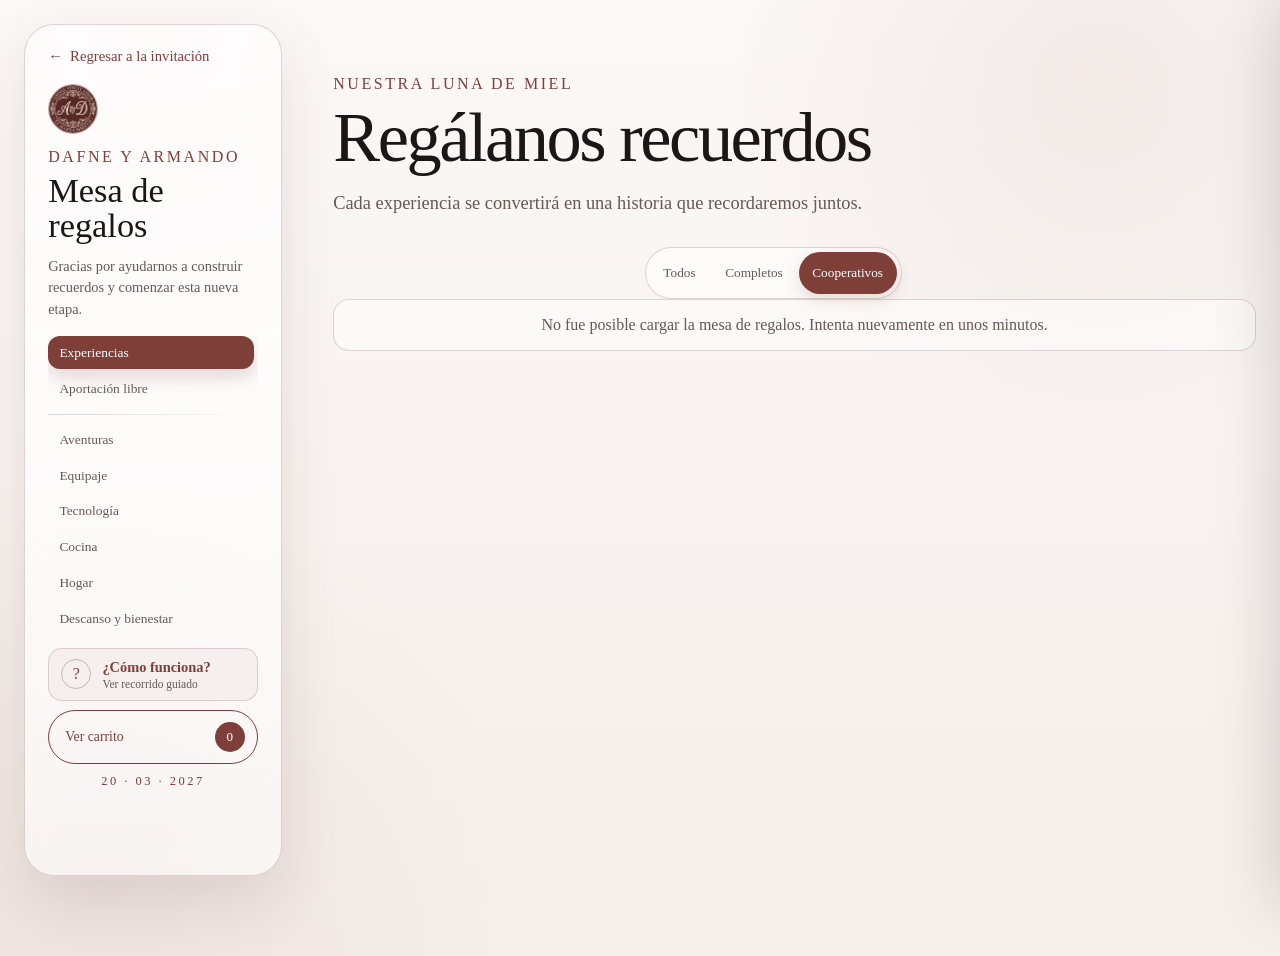
==== commit a38c552b: "Add files via upload" ====
--- a/regalos.html
+++ b/regalos.html
@@ -20,7 +20,7 @@
       <a
         class="registry-sidebar__back"
         id="backToInvitation"
-        href="index.html?vista=interior#regalos"
+        href="index.html?vista=interior#inicio"
       >
         <span aria-hidden="true">←</span>
         Regresar a la invitación
--- a/regalos.css
+++ b/regalos.css
@@ -979,6 +979,158 @@
   }
 }
 
+/* =========================================================
+   AJUSTE TIPOGRÁFICO FINAL
+   Una jerarquía más ligera y filtros centrados.
+   ========================================================= */
+
+.registry-page strong,
+.registry-page h1,
+.registry-page h2,
+.registry-page h3 {
+  font-weight: 500;
+}
+
+.registry-brand__monogram {
+  width: 66px;
+  height: 66px;
+  margin-bottom: 0.7rem;
+}
+
+.registry-brand__monogram img {
+  width: 100%;
+  height: 100%;
+  transform: scale(1.06);
+}
+
+.registry-brand h1 {
+  font-size: 1.65rem;
+  line-height: 1;
+}
+
+.registry-brand > p:last-child {
+  font-size: 0.85rem;
+}
+
+.registry-nav__item {
+  font-size: 0.84rem;
+  font-weight: 400;
+}
+
+.registry-nav__item.is-active {
+  font-weight: 500;
+}
+
+.registry-tour-launcher strong {
+  font-size: 0.78rem;
+  font-weight: 500;
+}
+
+.registry-cart-button {
+  font-size: 0.86rem;
+  font-weight: 400;
+}
+
+.registry-hero h2 {
+  max-width: 650px;
+  font-size: clamp(2.6rem, 4.1vw, 3.75rem);
+  font-weight: 500;
+  line-height: 0.97;
+}
+
+.registry-hero__description {
+  font-size: clamp(1rem, 1.5vw, 1.15rem);
+}
+
+.registry-toolbar,
+.registry-toolbar:not([hidden]) {
+  width: 100%;
+  justify-content: center;
+}
+
+.registry-mode-filters {
+  margin-inline: auto;
+}
+
+.registry-mode-filters button {
+  font-size: 0.76rem;
+  font-weight: 400;
+}
+
+.registry-mode-filters button.is-active {
+  font-weight: 500;
+}
+
+.registry-card__title {
+  font-size: 1.08rem;
+  font-weight: 500;
+  line-height: 1.18;
+}
+
+.registry-card__price {
+  font-size: 1.05rem;
+  font-weight: 500;
+}
+
+.registry-card__add,
+.registry-checkout-button {
+  font-weight: 500;
+}
+
+.registry-progress__header strong {
+  font-size: 0.82rem;
+  font-weight: 500;
+}
+
+.registry-free__copy h3 {
+  font-size: clamp(1.65rem, 2.5vw, 2.2rem);
+  font-weight: 500;
+  line-height: 1.04;
+}
+
+.registry-cart__header h2 {
+  font-size: 1.5rem;
+  font-weight: 500;
+}
+
+.registry-cart__empty h3 {
+  font-size: 1.25rem;
+  font-weight: 500;
+}
+
+.registry-cart-item__copy h3 {
+  font-size: 1rem;
+  font-weight: 500;
+}
+
+.registry-cart__total strong {
+  font-size: 1.18rem;
+  font-weight: 500;
+}
+
+.registry-tour__card h2 {
+  font-size: clamp(1.55rem, 3.5vw, 2rem);
+  font-weight: 500;
+  line-height: 1.02;
+}
+
+@media (max-width: 820px) {
+  .registry-brand__monogram {
+    width: 58px;
+    height: 58px;
+  }
+
+  .registry-toolbar {
+    display: flex;
+  }
+}
+
+@media (max-width: 560px) {
+  .registry-hero h2 {
+    font-size: 2.5rem;
+  }
+}
+
 @media (prefers-reduced-motion: reduce) {
   *,
   *::before,
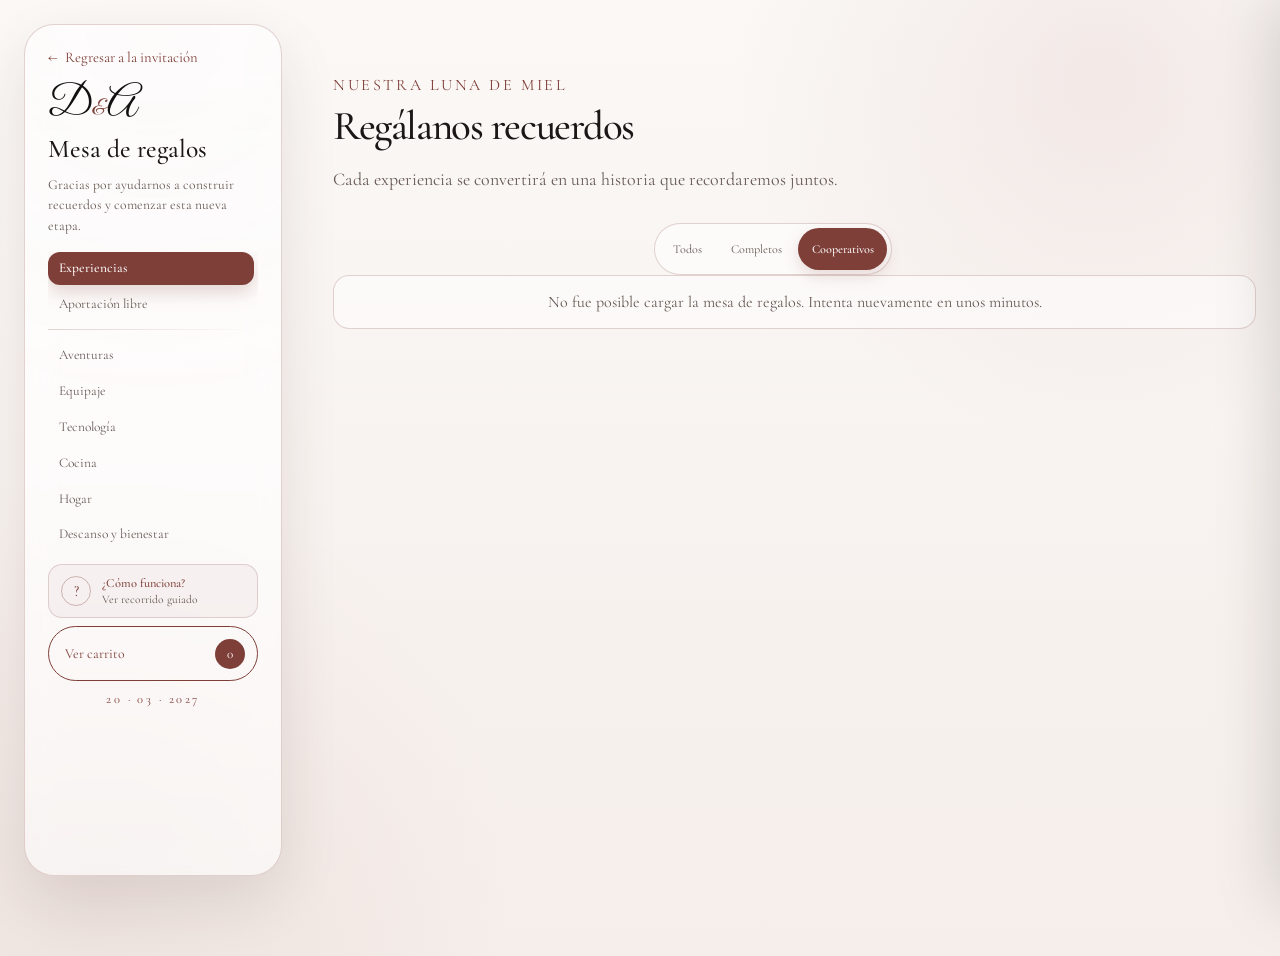
==== commit 0cc5cf2b: "Add files via upload" ====
--- a/regalos.html
+++ b/regalos.html
@@ -9,6 +9,10 @@
   >
 
   <title>Mesa de regalos | Dafne y Armando</title>
+
+  <link rel="preconnect" href="https://fonts.googleapis.com">
+  <link rel="preconnect" href="https://fonts.gstatic.com" crossorigin>
+  <link href="https://fonts.googleapis.com/css2?family=Cormorant+Garamond:wght@400;500;600&family=Great+Vibes&display=swap" rel="stylesheet">
 
   <link rel="stylesheet" href="styles.css">
   <link rel="stylesheet" href="regalos.css">
@@ -27,10 +31,11 @@
       </a>
 
       <div class="registry-brand">
-        <div class="registry-brand__monogram" aria-hidden="true">
-          <img src="images/sello-personalizado.png" alt="">
+        <div class="registry-brand__monogram" aria-label="Dafne y Armando">
+          <span class="registry-brand__letter">D</span>
+          <span class="registry-brand__ampersand">&amp;</span>
+          <span class="registry-brand__letter">A</span>
         </div>
-        <p class="eyebrow">Dafne y Armando</p>
         <h1>Mesa de regalos</h1>
         <p>
           Gracias por ayudarnos a construir recuerdos y comenzar esta nueva etapa.
--- a/regalos.css
+++ b/regalos.css
@@ -979,158 +979,6 @@
   }
 }
 
-/* =========================================================
-   AJUSTE TIPOGRÁFICO FINAL
-   Una jerarquía más ligera y filtros centrados.
-   ========================================================= */
-
-.registry-page strong,
-.registry-page h1,
-.registry-page h2,
-.registry-page h3 {
-  font-weight: 500;
-}
-
-.registry-brand__monogram {
-  width: 66px;
-  height: 66px;
-  margin-bottom: 0.7rem;
-}
-
-.registry-brand__monogram img {
-  width: 100%;
-  height: 100%;
-  transform: scale(1.06);
-}
-
-.registry-brand h1 {
-  font-size: 1.65rem;
-  line-height: 1;
-}
-
-.registry-brand > p:last-child {
-  font-size: 0.85rem;
-}
-
-.registry-nav__item {
-  font-size: 0.84rem;
-  font-weight: 400;
-}
-
-.registry-nav__item.is-active {
-  font-weight: 500;
-}
-
-.registry-tour-launcher strong {
-  font-size: 0.78rem;
-  font-weight: 500;
-}
-
-.registry-cart-button {
-  font-size: 0.86rem;
-  font-weight: 400;
-}
-
-.registry-hero h2 {
-  max-width: 650px;
-  font-size: clamp(2.6rem, 4.1vw, 3.75rem);
-  font-weight: 500;
-  line-height: 0.97;
-}
-
-.registry-hero__description {
-  font-size: clamp(1rem, 1.5vw, 1.15rem);
-}
-
-.registry-toolbar,
-.registry-toolbar:not([hidden]) {
-  width: 100%;
-  justify-content: center;
-}
-
-.registry-mode-filters {
-  margin-inline: auto;
-}
-
-.registry-mode-filters button {
-  font-size: 0.76rem;
-  font-weight: 400;
-}
-
-.registry-mode-filters button.is-active {
-  font-weight: 500;
-}
-
-.registry-card__title {
-  font-size: 1.08rem;
-  font-weight: 500;
-  line-height: 1.18;
-}
-
-.registry-card__price {
-  font-size: 1.05rem;
-  font-weight: 500;
-}
-
-.registry-card__add,
-.registry-checkout-button {
-  font-weight: 500;
-}
-
-.registry-progress__header strong {
-  font-size: 0.82rem;
-  font-weight: 500;
-}
-
-.registry-free__copy h3 {
-  font-size: clamp(1.65rem, 2.5vw, 2.2rem);
-  font-weight: 500;
-  line-height: 1.04;
-}
-
-.registry-cart__header h2 {
-  font-size: 1.5rem;
-  font-weight: 500;
-}
-
-.registry-cart__empty h3 {
-  font-size: 1.25rem;
-  font-weight: 500;
-}
-
-.registry-cart-item__copy h3 {
-  font-size: 1rem;
-  font-weight: 500;
-}
-
-.registry-cart__total strong {
-  font-size: 1.18rem;
-  font-weight: 500;
-}
-
-.registry-tour__card h2 {
-  font-size: clamp(1.55rem, 3.5vw, 2rem);
-  font-weight: 500;
-  line-height: 1.02;
-}
-
-@media (max-width: 820px) {
-  .registry-brand__monogram {
-    width: 58px;
-    height: 58px;
-  }
-
-  .registry-toolbar {
-    display: flex;
-  }
-}
-
-@media (max-width: 560px) {
-  .registry-hero h2 {
-    font-size: 2.5rem;
-  }
-}
-
 @media (prefers-reduced-motion: reduce) {
   *,
   *::before,
@@ -1591,3 +1439,172 @@
     width: 100%;
   }
 }
+
+/* =========================================================
+   AJUSTE TIPOGRÁFICO FINAL
+   Se mantiene al final para que tenga prioridad.
+   ========================================================= */
+
+.registry-page strong,
+.registry-page h1,
+.registry-page h2,
+.registry-page h3 {
+  font-weight: 500;
+}
+
+.registry-brand__monogram {
+  width: auto;
+  height: auto;
+  margin-bottom: 0.45rem;
+  display: inline-flex;
+  align-items: baseline;
+  gap: 0.08rem;
+  overflow: visible;
+  border: 0;
+  border-radius: 0;
+  color: var(--text);
+  font-family: "Great Vibes", cursive;
+  line-height: 1;
+}
+
+.registry-brand__letter {
+  color: #111111;
+  font-size: 2.55rem;
+}
+
+.registry-brand__ampersand {
+  color: var(--accent);
+  font-size: 1.35rem;
+}
+
+.registry-brand h1 {
+  margin-top: 0.2rem;
+  font-size: 1.6rem;
+  line-height: 1;
+}
+
+.registry-brand > p:last-child {
+  font-size: 0.85rem;
+}
+
+.registry-nav__item {
+  font-size: 0.84rem;
+  font-weight: 400;
+}
+
+.registry-nav__item.is-active {
+  font-weight: 500;
+}
+
+.registry-tour-launcher strong {
+  font-size: 0.78rem;
+  font-weight: 500;
+}
+
+.registry-cart-button {
+  font-size: 0.86rem;
+  font-weight: 400;
+}
+
+.registry-hero h2 {
+  max-width: 620px;
+  font-size: clamp(2.2rem, 3.2vw, 3rem);
+  font-weight: 500;
+  line-height: 1;
+}
+
+.registry-hero__description {
+  font-size: clamp(1rem, 1.4vw, 1.12rem);
+}
+
+.registry-toolbar,
+.registry-toolbar:not([hidden]) {
+  width: 100%;
+  justify-content: center;
+}
+
+.registry-mode-filters {
+  margin-inline: auto;
+}
+
+.registry-mode-filters button {
+  font-size: 0.76rem;
+  font-weight: 400;
+}
+
+.registry-mode-filters button.is-active {
+  font-weight: 500;
+}
+
+.registry-card__title {
+  font-size: 1.08rem;
+  font-weight: 500;
+  line-height: 1.18;
+}
+
+.registry-card__price {
+  font-size: 1.05rem;
+  font-weight: 500;
+}
+
+.registry-card__add,
+.registry-checkout-button {
+  font-weight: 500;
+}
+
+.registry-progress__header strong {
+  font-size: 0.82rem;
+  font-weight: 500;
+}
+
+.registry-free__copy h3 {
+  font-size: clamp(1.55rem, 2.2vw, 2.05rem);
+  font-weight: 500;
+  line-height: 1.06;
+}
+
+.registry-cart__header h2 {
+  font-size: 1.5rem;
+  font-weight: 500;
+}
+
+.registry-cart__empty h3 {
+  font-size: 1.25rem;
+  font-weight: 500;
+}
+
+.registry-cart-item__copy h3 {
+  font-size: 1rem;
+  font-weight: 500;
+}
+
+.registry-cart__total strong {
+  font-size: 1.18rem;
+  font-weight: 500;
+}
+
+.registry-tour__card h2 {
+  font-size: clamp(1.55rem, 3.5vw, 2rem);
+  font-weight: 500;
+  line-height: 1.02;
+}
+
+@media (max-width: 820px) {
+  .registry-brand__letter {
+    font-size: 2.25rem;
+  }
+
+  .registry-brand__ampersand {
+    font-size: 1.2rem;
+  }
+
+  .registry-toolbar {
+    display: flex;
+  }
+}
+
+@media (max-width: 560px) {
+  .registry-hero h2 {
+    font-size: 2.2rem;
+  }
+}
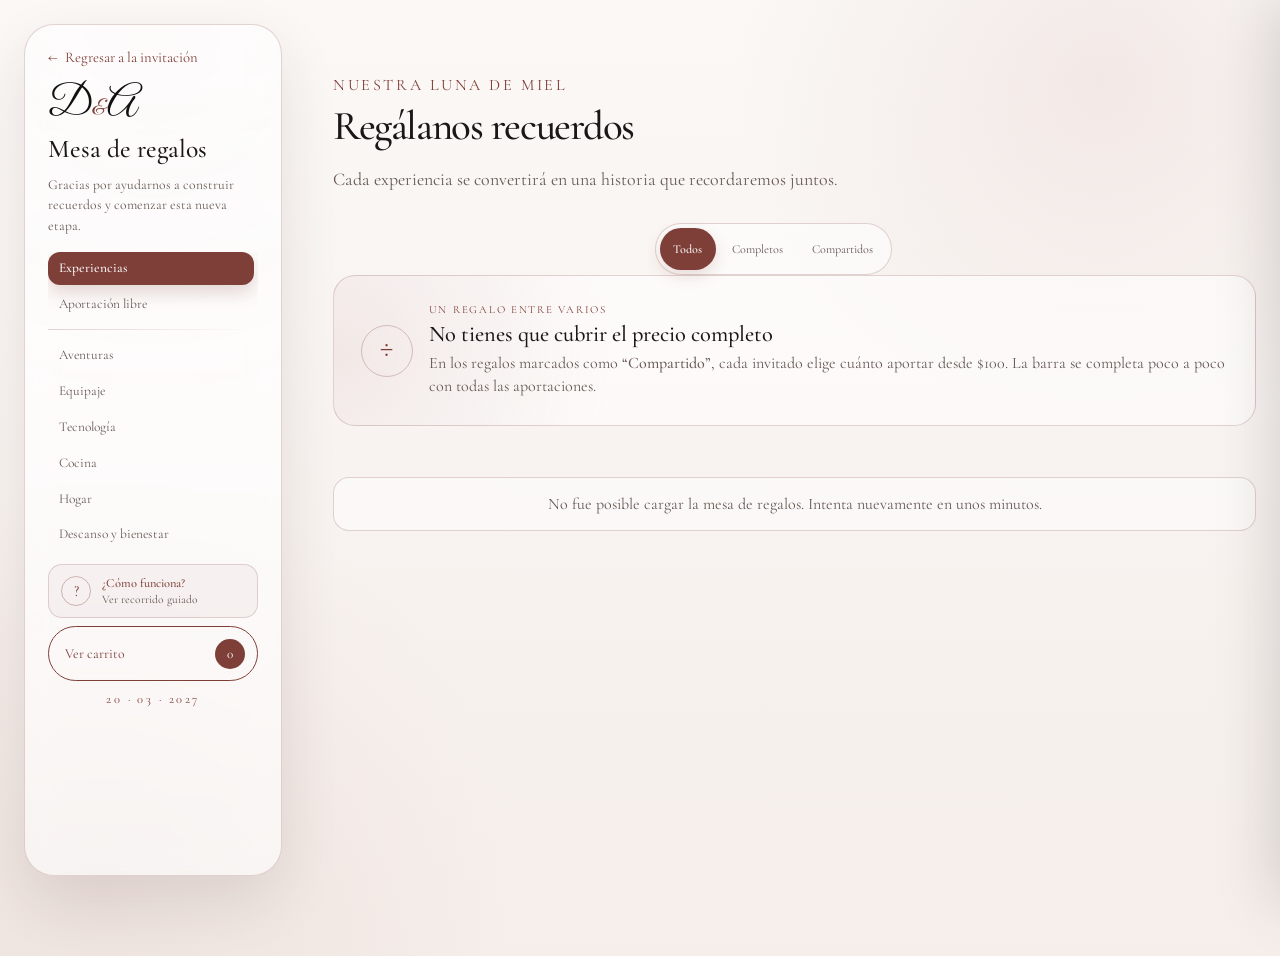
==== commit 7ec00eca: "Add files via upload" ====
--- a/regalos.html
+++ b/regalos.html
@@ -15,7 +15,7 @@
   <link href="https://fonts.googleapis.com/css2?family=Cormorant+Garamond:wght@400;500;600&family=Great+Vibes&display=swap" rel="stylesheet">
 
   <link rel="stylesheet" href="styles.css">
-  <link rel="stylesheet" href="regalos.css">
+  <link rel="stylesheet" href="regalos.css?v=20261107-5">
 </head>
 
 <body class="registry-page">
@@ -112,12 +112,24 @@
 
         <div class="registry-toolbar" id="catalogToolbar">
           <div class="registry-mode-filters" id="modeFilters" aria-label="Filtrar por modalidad">
-            <button type="button" data-mode="all" aria-pressed="false">Todos</button>
+            <button class="is-active" type="button" data-mode="all" aria-pressed="true">Todos</button>
             <button type="button" data-mode="Completo" aria-pressed="false">Completos</button>
-            <button class="is-active" type="button" data-mode="Colaborativo" aria-pressed="true">Cooperativos</button>
+            <button type="button" data-mode="Colaborativo" aria-pressed="false">Compartidos</button>
           </div>
         </div>
       </header>
+
+      <aside class="registry-shared-explainer" id="sharedGiftNotice">
+        <span class="registry-shared-explainer__mark" aria-hidden="true">÷</span>
+        <div>
+          <p class="eyebrow">Un regalo entre varios</p>
+          <h3>No tienes que cubrir el precio completo</h3>
+          <p>
+            En los regalos marcados como <strong>“Compartido”</strong>, cada invitado elige
+            cuánto aportar desde $100. La barra se completa poco a poco con todas las aportaciones.
+          </p>
+        </div>
+      </aside>
 
       <p class="registry-status" id="giftCatalogStatus" role="status">
         Preparando nuestra mesa de regalos…
@@ -149,20 +161,83 @@
     <div class="registry-cart__items" id="cartItems"></div>
 
     <div class="registry-cart__footer">
+      <div class="registry-cart__dedication">
+        <label for="guestName">¿De parte de quién?</label>
+        <input
+          id="guestName"
+          name="guestName"
+          type="text"
+          maxlength="100"
+          autocomplete="name"
+          placeholder="Tu nombre o el de tu familia"
+          required
+        >
+
+        <label for="dedication">Mensaje para Dafne y Armando <span>(opcional)</span></label>
+        <textarea
+          id="dedication"
+          name="dedication"
+          maxlength="500"
+          rows="3"
+          placeholder="Escribe unas palabras para acompañar tu regalo"
+        ></textarea>
+      </div>
+
       <div class="registry-cart__total">
         <span>Total</span>
         <strong id="cartTotal">$0 MXN</strong>
       </div>
 
       <button class="registry-checkout-button" id="checkoutButton" type="button" disabled>
-        Continuar al pago
-      </button>
+        Continuar con Mercado Pago
+      </button>
+
+      <p class="registry-checkout-error" id="checkoutError" role="alert" hidden></p>
 
       <p>
         El pago se procesará de forma segura mediante Mercado Pago.
       </p>
     </div>
   </aside>
+
+  <div class="registry-payment-result" id="paymentResult" hidden>
+    <div class="registry-payment-result__backdrop" aria-hidden="true"></div>
+
+    <section
+      class="registry-payment-result__card"
+      id="paymentResultCard"
+      role="dialog"
+      aria-modal="true"
+      aria-labelledby="paymentResultTitle"
+      aria-describedby="paymentResultMessage"
+      tabindex="-1"
+    >
+      <button
+        class="registry-payment-result__close"
+        id="closePaymentResult"
+        type="button"
+        aria-label="Cerrar mensaje"
+      >
+        ×
+      </button>
+
+      <div class="registry-payment-result__icon" id="paymentResultIcon" aria-hidden="true">…</div>
+      <p class="eyebrow" id="paymentResultEyebrow">Verificando tu regalo</p>
+      <h2 id="paymentResultTitle">Un momento, por favor</h2>
+      <p id="paymentResultMessage">
+        Estamos consultando el estado real del pago con nuestra mesa de regalos.
+      </p>
+      <p class="registry-payment-result__summary" id="paymentResultSummary" hidden></p>
+
+      <button
+        class="registry-payment-result__continue"
+        id="continueAfterPayment"
+        type="button"
+      >
+        Seguir viendo regalos
+      </button>
+    </section>
+  </div>
 
   <div class="registry-tour" id="registryTour" hidden>
     <div class="registry-tour__shade" aria-hidden="true"></div>
@@ -184,7 +259,7 @@
 
       <div class="registry-tour__legend" id="tourLegend" aria-label="Tipos de regalo">
         <span><i class="registry-tour__dot registry-tour__dot--complete"></i>Completo</span>
-        <span><i class="registry-tour__dot registry-tour__dot--cooperative"></i>Cooperativo</span>
+        <span><i class="registry-tour__dot registry-tour__dot--cooperative"></i>Compartido</span>
         <span><i class="registry-tour__dot registry-tour__dot--free"></i>Libre</span>
       </div>
 
@@ -206,6 +281,6 @@
     </p>
   </noscript>
 
-  <script src="regalos.js"></script>
+  <script src="regalos.js?v=20261107-5"></script>
 </body>
 </html>
--- a/regalos.css
+++ b/regalos.css
@@ -778,6 +778,51 @@
   border-top: 1px solid var(--border);
 }
 
+.registry-cart__dedication {
+  margin-bottom: 1rem;
+  display: grid;
+  gap: 0.42rem;
+}
+
+.registry-cart__dedication label {
+  color: var(--text);
+  font-size: 0.86rem;
+  font-weight: 500;
+}
+
+.registry-cart__dedication label:not(:first-child) {
+  margin-top: 0.35rem;
+}
+
+.registry-cart__dedication label span {
+  color: var(--muted);
+  font-weight: 400;
+}
+
+.registry-cart__dedication input,
+.registry-cart__dedication textarea {
+  width: 100%;
+  padding: 0.72rem 0.8rem;
+  border: 1px solid var(--border);
+  border-radius: 12px;
+  background: rgba(255, 255, 255, 0.7);
+  color: var(--text);
+  font: inherit;
+  line-height: 1.35;
+}
+
+.registry-cart__dedication textarea {
+  min-height: 78px;
+  resize: vertical;
+}
+
+.registry-cart__dedication input:focus,
+.registry-cart__dedication textarea:focus {
+  outline: 2px solid rgba(143, 66, 58, 0.22);
+  outline-offset: 1px;
+  border-color: var(--accent);
+}
+
 .registry-cart__total {
   margin-bottom: 1rem;
   display: flex;
@@ -800,6 +845,14 @@
   border-color: #cfc3bd;
   background: #cfc3bd;
   cursor: not-allowed;
+}
+
+.registry-checkout-error {
+  margin: 0.7rem 0 0;
+  color: #8f2f2b;
+  font-size: 0.82rem;
+  line-height: 1.4;
+  text-align: center;
 }
 
 .registry-cart__footer > p {
@@ -838,6 +891,136 @@
   display: none;
 }
 
+/* Confirmación al regresar de Mercado Pago */
+
+body.registry-payment-open {
+  overflow: hidden;
+}
+
+.registry-payment-result[hidden] {
+  display: none;
+}
+
+.registry-payment-result {
+  position: fixed;
+  inset: 0;
+  z-index: 240;
+  display: grid;
+  place-items: center;
+  padding: 1.25rem;
+}
+
+.registry-payment-result__backdrop {
+  position: absolute;
+  inset: 0;
+  background: rgba(38, 25, 23, 0.58);
+  backdrop-filter: blur(7px);
+}
+
+.registry-payment-result__card {
+  position: relative;
+  width: min(100%, 540px);
+  padding: clamp(2rem, 6vw, 3.4rem);
+  overflow: hidden;
+  border: 1px solid rgba(127, 63, 57, 0.2);
+  border-radius: 30px;
+  background:
+    radial-gradient(circle at 90% 5%, rgba(184, 138, 132, 0.2), transparent 32%),
+    #fbf8f6;
+  box-shadow: 0 28px 90px rgba(28, 23, 22, 0.3);
+  text-align: center;
+  outline: none;
+}
+
+.registry-payment-result__close {
+  position: absolute;
+  top: 1rem;
+  right: 1rem;
+  width: 42px;
+  height: 42px;
+  display: grid;
+  place-items: center;
+  border: 1px solid var(--border);
+  border-radius: 50%;
+  background: rgba(255, 255, 255, 0.55);
+  color: var(--accent);
+  font-size: 1.35rem;
+  cursor: pointer;
+}
+
+.registry-payment-result__icon {
+  width: 74px;
+  height: 74px;
+  margin: 0 auto 1.4rem;
+  display: grid;
+  place-items: center;
+  border: 1px solid rgba(127, 63, 57, 0.32);
+  border-radius: 50%;
+  color: var(--accent);
+  font-size: 2rem;
+}
+
+.registry-payment-result[data-state="approved"] .registry-payment-result__icon {
+  border-color: rgba(72, 119, 81, 0.35);
+  background: rgba(72, 119, 81, 0.1);
+  color: #487751;
+}
+
+.registry-payment-result[data-state="failed"] .registry-payment-result__icon,
+.registry-payment-result[data-state="error"] .registry-payment-result__icon {
+  border-color: rgba(143, 47, 43, 0.3);
+  background: rgba(143, 47, 43, 0.08);
+  color: #8f2f2b;
+}
+
+.registry-payment-result__card h2 {
+  margin: 0.55rem 0 0.85rem;
+  font-size: clamp(2rem, 6vw, 2.8rem);
+  font-weight: 500;
+  line-height: 1;
+}
+
+.registry-payment-result__card > p:not(.eyebrow) {
+  margin: 0;
+  color: var(--muted);
+  line-height: 1.55;
+}
+
+.registry-payment-result__summary {
+  margin-top: 1.25rem !important;
+  padding: 0.8rem 1rem;
+  border-block: 1px solid var(--border);
+  color: var(--accent) !important;
+  font-size: 0.9rem;
+}
+
+.registry-payment-result__continue {
+  min-width: 220px;
+  min-height: 48px;
+  margin-top: 1.5rem;
+  padding: 0.7rem 1.25rem;
+  border: 1px solid var(--accent);
+  border-radius: 999px;
+  background: var(--accent);
+  color: #fff;
+  cursor: pointer;
+}
+
+@media (max-width: 560px) {
+  .registry-payment-result {
+    padding: 0.75rem;
+  }
+
+  .registry-payment-result__card {
+    border-radius: 24px;
+  }
+
+  .registry-payment-result__continue {
+    width: 100%;
+    min-width: 0;
+  }
+}
+
 .registry-noscript {
   margin: 1rem;
   padding: 1rem;
@@ -1608,3 +1791,169 @@
     font-size: 2.2rem;
   }
 }
+
+/* Explicación visible de regalos compartidos */
+
+.registry-shared-explainer[hidden] {
+  display: none;
+}
+
+.registry-shared-explainer {
+  margin: 0 0 clamp(2rem, 4vw, 3.5rem);
+  padding: clamp(1.15rem, 2.5vw, 1.65rem);
+  display: grid;
+  grid-template-columns: auto minmax(0, 1fr);
+  align-items: center;
+  gap: 1rem;
+  border: 1px solid rgba(127, 63, 57, 0.22);
+  border-radius: 22px;
+  background:
+    radial-gradient(circle at 0 50%, rgba(184, 138, 132, 0.16), transparent 30%),
+    rgba(255, 255, 255, 0.58);
+}
+
+.registry-shared-explainer__mark {
+  width: 52px;
+  height: 52px;
+  display: grid;
+  place-items: center;
+  border: 1px solid rgba(127, 63, 57, 0.28);
+  border-radius: 50%;
+  color: var(--accent);
+  font-family: Georgia, serif;
+  font-size: 1.55rem;
+}
+
+.registry-shared-explainer .eyebrow {
+  margin: 0 0 0.25rem;
+  font-size: 0.68rem;
+}
+
+.registry-shared-explainer h3 {
+  margin: 0;
+  font-size: clamp(1.15rem, 2vw, 1.4rem);
+  font-weight: 500;
+}
+
+.registry-shared-explainer p:last-child {
+  max-width: 820px;
+  margin: 0.35rem 0 0;
+  color: var(--muted);
+  line-height: 1.45;
+}
+
+/* Secciones de experiencias */
+
+#giftCatalog.registry-results--grouped {
+  display: block;
+}
+
+.registry-experience-section + .registry-experience-section {
+  margin-top: clamp(3.5rem, 7vw, 6rem);
+}
+
+.registry-experience-section__header {
+  margin-bottom: 1.25rem;
+  padding-bottom: 1rem;
+  display: grid;
+  grid-template-columns: auto minmax(0, 1fr);
+  align-items: start;
+  gap: 0.85rem;
+  border-bottom: 1px solid rgba(127, 63, 57, 0.2);
+}
+
+.registry-experience-section__number {
+  padding-top: 0.2rem;
+  color: var(--accent);
+  font-size: 0.68rem;
+  letter-spacing: 0.18em;
+}
+
+.registry-experience-section__copy h3 {
+  margin: 0;
+  font-size: clamp(1.45rem, 2.7vw, 2rem);
+  font-weight: 500;
+  line-height: 1;
+}
+
+.registry-experience-section__copy p {
+  max-width: 700px;
+  margin: 0.35rem 0 0;
+  color: var(--muted);
+  line-height: 1.45;
+}
+
+.registry-experience-grid {
+  display: grid;
+  grid-template-columns: repeat(3, minmax(0, 1fr));
+  gap: 1.35rem;
+}
+
+/* Comprensión y previsualización de aportaciones */
+
+.registry-contribution__help {
+  margin: 0 0 0.8rem;
+  padding-left: 0.7rem;
+  border-left: 2px solid rgba(127, 63, 57, 0.45);
+  color: var(--muted);
+  font-size: 0.75rem;
+  line-height: 1.4;
+}
+
+.registry-progress__track {
+  position: relative;
+}
+
+.registry-progress__preview,
+.registry-progress__fill {
+  position: absolute;
+  inset: 0 auto 0 0;
+}
+
+.registry-progress__preview {
+  z-index: 1;
+  display: block;
+  border-radius: inherit;
+  background: rgba(184, 138, 132, 0.38);
+  transition: width 0.25s ease;
+}
+
+.registry-progress__preview[hidden] {
+  display: none;
+}
+
+.registry-progress__fill {
+  z-index: 2;
+}
+
+.registry-progress__preview-detail {
+  margin: 0.4rem 0 0;
+  color: var(--accent);
+  font-size: 0.72rem;
+  line-height: 1.35;
+}
+
+.registry-progress__preview-detail[hidden] {
+  display: none;
+}
+
+@media (max-width: 1180px) {
+  .registry-experience-grid {
+    grid-template-columns: repeat(2, minmax(0, 1fr));
+  }
+}
+
+@media (max-width: 560px) {
+  .registry-shared-explainer {
+    grid-template-columns: 1fr;
+  }
+
+  .registry-shared-explainer__mark {
+    width: 44px;
+    height: 44px;
+  }
+
+  .registry-experience-grid {
+    grid-template-columns: 1fr;
+  }
+}
